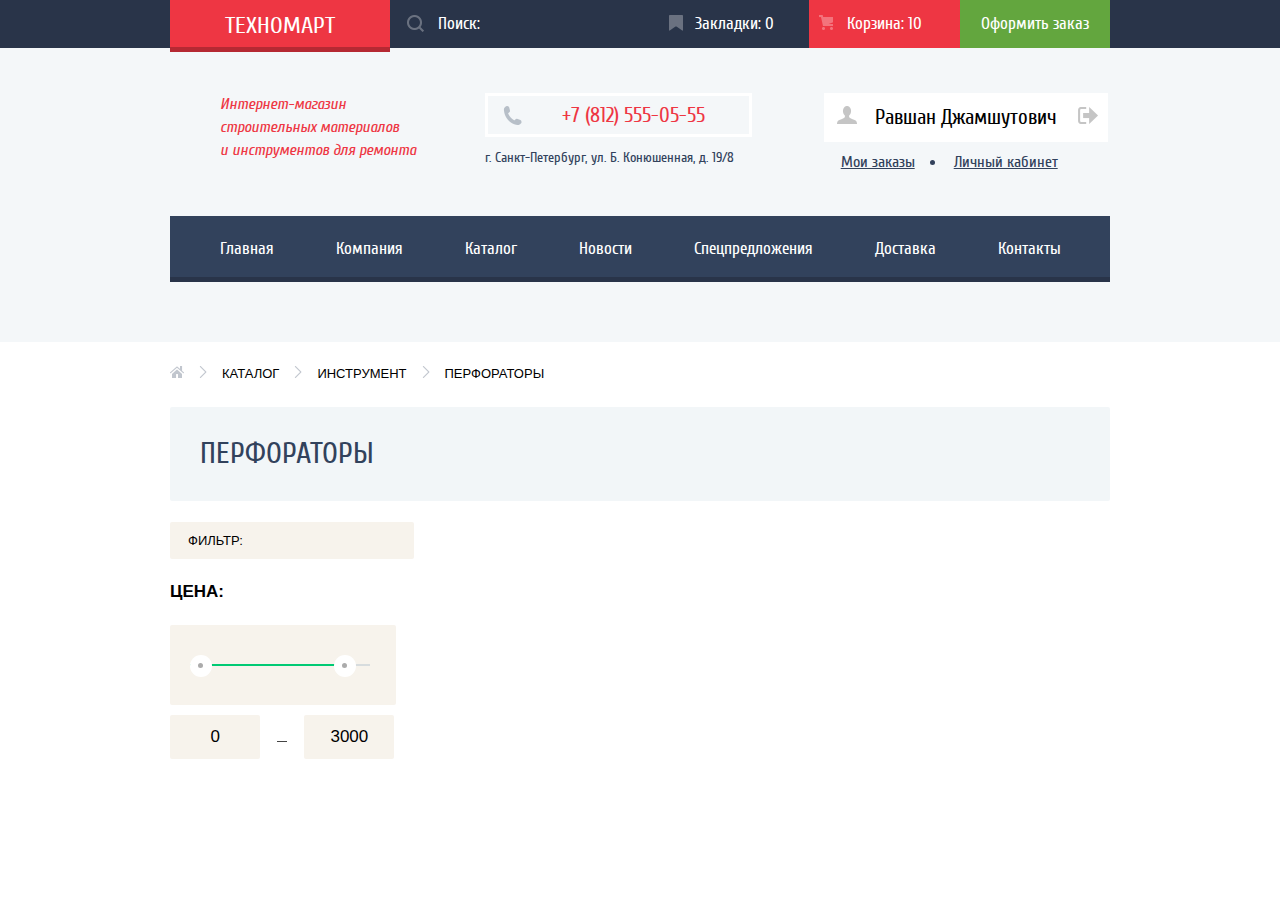
==== catalog.html @ e6d50e43 "beginning page catalog" ====
<!DOCTYPE html>
<html lang="ru">

<head>
	<meta charset="UTF-8">
	<meta name="viewport" content="width=device-width, initial-scale=1.0">
	<meta http-equiv="X-UA-Compatible" content="ie=edge">
	<link rel="stylesheet" href="css/normalize.css">
	<link rel="stylesheet" href="css/style.css">
	<title>Technomart</title>
</head>

<body>
	<header class="header">
		<div class="box-top">
			<div class="wrap">
				<nav class="top-nav">
					<ul class="top-link">
						<li class="logo-item"><a href="#">Техномарт</a></li>
						<li class="search-item"><input id="search" type="search" placeholder="Поиск:">
							<label for="search"></label>
						</li>
						<li class="bookmarks-item"><a href="#" class="btn-bm"><span>Закладки: 0</span></a></li>
						<li class="cart-item cart-item_red"><a href="#" class="btn-cart "><span>Корзина: 10</span></a></li>
						<li class="checkout-item"><a href="#" class="btn-chechuot"><span>Оформить заказ</span></a></li>
					</ul>
				</nav>
			</div>
		</div>
		<div class="wrap">
			<section class="middle-menu">
				<p class="description-menu">Интернет-магазин
					строительных материалов<br> и инструментов для ремонта</p>
				<div class="box-tel">
					<p class="tel">+7 (812) 555-05-55</p>
					<span class="address">г. Санкт-Петербург, ул. Б. Конюшенная, д. 19/8</span>
				</div>
				<div class="box-info">
					<div class="login">
						<div class="accaunt"><a class="accaunt__btn" href="#">Равшан Джамшутович</a></div>
					</div>
					<div class="kabinet">
						<a class="kabinet__link" href="#">Мои заказы</a>
						<a class="kabinet__link" href="#">Личный кабинет</a>
					</div>
				</div>
			</section>
			<nav class="bottom-nav">
				<ul class="list-nav">
					<li class="item-nav"><a href="/index.html">Главная</a></li>
					<li class="item-nav"><a href="#">Компания</a></li>
					<li class="item-nav"><a href="#">Каталог</a></li>
					<li class="item-nav"><a href="#">Новости</a></li>
					<li class="item-nav"><a href="#">Спецпредложения</a></li>
					<li class="item-nav"><a href="#">Доставка</a></li>
					<li class="item-nav"><a href="#">Контакты</a></li>
				</ul>
			</nav>
		</div>
	</header>
	<main class="main">
		<div class="wrap">
			<div class="puncher">
				<ul class="catalog">
					<li class="catalog__item"><a href="#" class="catalog__link"><img src="/img/icon-home.png" alt="Дом"></a></li>
					<li class="catalog__item"><a href="#" class="catalog__link">Каталог</a></li>
					<li class="catalog__item"><a href="#" class="catalog__link">Инструмент</a></li>
					<li class="catalog__item"><a href="#" class="catalog__link">Перфораторы</a></li>
				</ul>
				<h1 class="puncher__title">Перфораторы</h1>
			</div>
		</div>
		<div class="page">
			<div class="wrap">
				<div class="container-goods">
					<section class="filter">
						<h2 class="filter__title">Фильтр:</h2>
						<form action="#" class="form">
							<fieldset class="form-sale">
								<legend class="form-sale__title">Цена:</legend>
								<div class="box-control">
									<div class="line_grey">
										<div class="line_green">
										</div>
									</div>
									<div class="box-circle">
										<div class="circle_one">
											<div class="circle_small"></div>
										</div>
										<div class="circle_two">
											<div class="circle_small"></div>
										</div>
									</div>
								</div>
								<div class="box-input">
									<input type="text" class="min-price" placeholder="0">
									<span class="hyphen"></span>
									<input type="text" class="max-price" placeholder="3000">
									
								</div>
							</fieldset>
						</form>
					</section>
				</div>
			</div>
		</div>
	</main>

</body>

</html>
---- css/style.css ----
/* Подключение шрифтов */
@font-face {
  font-family: "Cuprum";
  src: url("/fonts/cuprum.woff2") format("woff2"),
    url("/fonts/cuprum.woff") format("woff");
  font-style: normal;
  font-weight: 400;
}

@font-face {
  font-family: "Cuprum";
  src: url("/fonts/cuprumbold.woff2") format("woff2"),
    url("/fonts/cuprumbold.woff") format("woff");
  font-style: normal;
  font-weight: 700;
}

@font-face {
  font-family: "Cuprum";
  src: url("/fonts/cuprumbolditalic.woff2") format("woff2"),
    url("/fonts/cuprumbolditalic.woff") format("woff");
  font-style: italic;
  font-weight: 700;
}

@font-face {
  font-family: "Cuprum";
  src: url("/fonts/cuprumitalic.woff2") format("woff2"),
    url("/fonts/cuprumitalic.woff") format("woff");
  font-style: italic;
  font-weight: 400;
}

@font-face {
  font-family: "PTSans";
  src: url("/fonts/ptsans.woff2") format("woff2"),
    url("/fonts/ptsans.woff") format("woff");
  font-style: normal;
  font-weight: 400;
}

@font-face {
  font-family: "PTSans";
  src: url("/fonts/ptsansbold.woff2") format("woff2"),
    url("/fonts/ptsansbold.woff") format("woff");
  font-style: normal;
  font-weight: 700;
}

/********************* BODY *********************/

body {
  margin: 0;
  padding: 0;
  font-family: "Cuprum", sans-serif;
  font-size: 17px;
  font-weight: 400;
  color: #ffffff;
  background-color: #ffffff;
}

img {
  max-width: 100%;
}


.visually-hidden {
  position: absolute;
  width: 1px;
  height: 1px;
  clip: rect(0, 0, 0, 0);
}

.wrap {
  max-width: 940px;
  margin: 0 auto;
}

/********************* HEADER *********************/

.box-top {
  width: 100%;
  background-color: #293449;
}

.header {
  background-color: #f4f7f9;
}

.top-link {
  margin: 0;
  padding: 0;
  display: flex;
  justify-content: flex-end;
  align-items: center;
  list-style: none;
}

.top-nav {
  position: relative;
}

.logo-item {
  position: absolute;
  top: 0;
  left: 0;
  padding: 16px 55px;
  font-family: "Cuprum", sans-serif;
  font-size: 24px;
  font-weight: 400;
  line-height: 20px;
  text-transform: uppercase;
  box-shadow: inset 0 -5px 0 rgba(0, 0, 0, 0.24);
  background-color: #ee3643;
  z-index: 1;
  cursor: pointer;
}

.logo-item:hover {
  box-shadow: inset 0 -5px 0 rgba(0, 0, 0, 0.24);
  background-color: #ca2c37;
}

.logo-item:active {
  box-shadow: inset 0 -5px 0 rgba(0, 0, 0, 0.24);
  background-color: #ba2732;
}

.logo-item a {
  display: inline-block;
  color: #ffffff;
  text-decoration: none;
}

.search-item {
  position: relative;
}

.search-item label {
  position: absolute;
  display: inline-block;
  top: 15px;
  left: 18px;
  width: 17px;
  height: 17px;
  background-image: url("/img/icon-search.png");
  background-repeat: no-repeat;
  opacity: 0.3;
}

.search-item input[type="search"] {
  width: 270px;
  padding: 14px 0 14px 49px;
  background-color: transparent;
  border: none;
  outline: none;
  cursor: pointer;
}

input[type="search"]:hover+label {
  opacity: 1;
}

.search-item input[type="search"]:focus {
  background-color: #ffffff;
}

input[type="search"]:focus+label {
  background-image: url("/img/icon-search-red.png");
  background-repeat: no-repeat;
}

input[type="search"]::placeholder {
  color: #ffffff;
  font-family: "Cuprum", sans-serif;
  font-size: 17px;
  font-weight: 400;
  line-height: 15px;
}

.top-link a {
  display: inline-block;
  text-decoration: none;
}

.bookmarks-item,
.cart-item,
.checkout-item {
  position: relative;
  width: 16%;
  padding: 14px 0;
  text-align: center;
}

.bookmarks-item a::before {
  position: absolute;
  display: inline-block;
  content: "";
  top: 15px;
  left: 10px;
  width: 14px;
  height: 16px;
  background-image: url("/img/icon-bookmark_копия_3.png");
  background-repeat: no-repeat;
  opacity: 0.3;
}

.bookmarks-item:hover a::before {
  opacity: 1;
}

.bookmarks-item:hover {
  background-color: #212a3a;
}

.bookmarks-item:active a::before {
  opacity: 0.5;
}

.bookmarks-item:active {
  background-color: #161d29;
  opacity: 0.5;
}

.cart-item a::before {
  position: absolute;
  display: inline-block;
  content: "";
  top: 15px;
  left: 10px;
  width: 14px;
  height: 16px;
  background-image: url("/img/cart-icon_копия_2.png");
  background-repeat: no-repeat;
  opacity: 0.3;
}

.cart-item:hover a::before {
  opacity: 1;
}

.cart-item:hover {
  background-color: #212a3a;
}

.cart-item:active a::before {
  opacity: 0.5;
}

.cart-item:active {
  background-color: #161d29;
  opacity: 0.5;
}

.checkout-item {
  background-color: #63a63e;
}

.checkout-item:hover {
  background-color: #5fbb2d;
}

.checkout-item:active {
  background-color: #518534;
  opacity: 0.5;
}

.btn-bm {
  color: #ffffff;
  line-height: 19px;
  background-color: transparent;
  border: none;
  outline: none;
  cursor: pointer;
}

.btn-cart {
  color: #ffffff;
  line-height: 19px;
  background-color: transparent;
  border: none;
  outline: none;
  cursor: pointer;
}

.btn-chechuot {
  color: #ffffff;
  line-height: 19px;
  border: none;
  outline: none;
  cursor: pointer;
}

.middle-menu {
  padding: 45px 0 45px 50px;
  display: flex;
  justify-content: flex-start;
}

.description-menu {
  width: 23%;
  margin: 0;
  margin-right: 60px;
  color: #ee3643;
  font-family: "Cuprum", sans-serif;
  font-size: 16px;
  font-style: italic;
  line-height: 23px;
}


.box-tel {
  width: 30%;
  margin-right: 72px;
}

.tel {
  position: relative;
  margin: 0;
  margin-bottom: 10px;
  padding: 11px 0 11px 74px;
  font-size: 21px;
  font-weight: 400;
  line-height: 16px;
  color: #ee3643;
  border: 3px solid #ffffff;
}

.tel::before {
  position: absolute;
  top: 10px;
  left: 15px;
  width: 19px;
  height: 19px;
  content: "";
  background-image: url("/img/icon-phone.png");
  background-repeat: no-repeat;
}

.address {
  color: #32425c;
  font-size: 14px;
  line-height: 14px;
}

.authorization a {
  display: inline-block;
  padding: 14px 0;
  font-size: 21px;
  line-height: 16px;
  color: #000000;
  vertical-align: top;
  text-decoration: none;
  background-color: #ffffff;
}

.authorization a:hover {
  color: #ee3643;
}

.authorization a:active {
  color: #c5c5c5;

}

.authorization .enter {
  position: relative;
  width: 120px;
  margin-right: 10px;
  padding-left: 48px;
  box-sizing: border-box;
}

.authorization .enter::before {
  position: absolute;
  top: 14px;
  left: 14px;
  display: inline-block;
  width: 20px;
  height: 17px;
  content: "";
  background-image: url("/img/icon-login.png");
  background-repeat: no-repeat;
  opacity: 0.3;
}

.authorization .enter:hover::before {
  opacity: 1;
}

.authorization .enter:active::before {
  opacity: 0.3;
}

.authorization .registration {
  width: 150px;
  text-align: center;
}

.bottom-nav {
  padding-bottom: 60px;
}

.list-nav {
  display: flex;
  justify-content: flex-start;
  margin: 0;
  padding: 0;
  list-style: none;
  box-shadow: inset 0 -5px 0 #293449;
  background-color: #32425c;
}

.item-nav {
  width: 15%;
  padding: 23px 31px;
  text-align: center;
  cursor: pointer;
}

.item-nav:first-child {
  padding-left: 50px;
}

.item-nav:last-child {
  padding-right: 50px;
}

.item-nav:hover {
  background-color: #293449;
}

.item-nav:active {
  background-color: #1d2739;
}

.item-nav a {
  color: #ffffff;
  line-height: 12px;
  text-decoration: none;
}

.item-nav a:active {
  color: #757b86;
}

/********************* OpporTunitieS *********************/

.box-opportunities {
  position: relative;
  padding: 55px 0;
}

.opportunities {
  position: relative;
  display: flex;
  justify-content: flex-end;
  flex-wrap: wrap;
  margin: 0;
  padding: 0;
  list-style: none;

}

.item-opp {
  width: 32%;
  margin-right: 18px;
}

.item-opp h2 {
  margin: 26px 0 15px 23px;
  font-size: 24px;
  font-weight: 400;
  line-height: 22px;
}

.item-opp a {
  width: 135px;
  display: inline-block;
  margin-left: 23px;
  margin-bottom: 22px;
  padding: 12px 0;
  font-size: 14px;
  line-height: 12px;
  text-align: center;
  text-transform: uppercase;
  text-decoration: none;
  color: #ffffff;
  background-color: rgba(0, 0, 0, 0.1);
}


.item-opp a:hover {
  background-color: rgba(0, 0, 0, 0.2);
}

.item-opp a:active {
  background-color: rgba(0, 0, 0, 0.3);
}

.yellow {
  position: relative;
  background-image: url("/img/icon-1.png");
  background-repeat: no-repeat;
  background-position: 85% 50%;
  background-color: #ffbf47;
}

.yellow-img {
  position: absolute;
  top: 0;
  right: 0;
}

.blue {
  background-image: url("/img/icon-2.png");
  background-repeat: no-repeat;
  background-position: 85% 50%;
  background-color: #3bbce3;
}

.purple {
  background-image: url("/img/icon-3.png");
  background-repeat: no-repeat;
  background-position: 85% 50%;
  background-color: #dc91d8;
  margin-right: 0;
}

.green {
  max-height: 123px;
  background-image: url("/img/icon-4.png");
  background-repeat: no-repeat;
  background-position: 85% 50%;
  background-color: #8ed78f;
  margin-top: 20px;
  margin-bottom: 20px;
  margin-right: 0;

}

.yellow:last-child {
  position: absolute;
  right: 0;
  bottom: 0;
  background-image: url("/img/icon-1.png");
  background-repeat: no-repeat;
  background-position: 85% 50%;
  margin-right: 0;
}

.slider-controls {
  position: absolute;
  top: 310px;
  left: 20px;
  z-index: 1;
}

.slider-left {
  display: inline-block;
  width: 20px;
  height: 40px;
  margin-right: 530px;
  background-image: url("/img/icon-left.png");
  background-repeat: no-repeat;
  background-position: 50% 50%;
  cursor: pointer;
}

.slider-right {
  display: inline-block;
  width: 20px;
  height: 40px;
  background-image: url("/img/icon-right.png");
  background-repeat: no-repeat;
  background-position: 50% 50%;
  cursor: pointer;
}

#product-1:checked~.opportunities li:nth-child(4),
#product-2:checked~.opportunities li:nth-child(5) {
  display: block;
}

.item-slider {
  display: none;
  width: 66%;
  margin-top: 20px;
  margin-right: 18px;
  padding: 26px 0 22px 25px;
  background-image: url("/img/Layer_99_2.jpg");
  background-repeat: no-repeat;
  background-position: 50% 50%;
  box-sizing: border-box;
}

.opportunities li:nth-child(5) {
  display: none;
  background-image: url("/img/Layer_99.jpg");
  background-repeat: no-repeat;
  background-position: 50% 50%;
}


.item-slider h2 {
  margin-top: 0;
  margin-bottom: 12px;
  font-size: 36px;
  font-weight: 700;
  line-height: 30px;
  text-transform: uppercase;
}

.item-slider span {
  display: block;
  font-family: "PT Sans", sans-serif;
  font-size: 18px;
  font-weight: 400;
  line-height: 17px;
}

.item-slider a {
  display: block;
  width: 192px;
  margin-top: 125px;
  padding: 14px 0;
  font-size: 14px;
  line-height: 10px;
  color: #ffffff;
  text-align: center;
  text-transform: uppercase;
  text-decoration: none;
  background-color: #ee3643;
}

.item-slider a:hover {
  background-color: #ca2c37;
}

.item-slider a:active {
  background-color: #ba2732;
}

/**************************************** BOX-GOODS ****************************************/

.box-goods {
  margin-bottom: 21px;
}

.goods {
  display: flex;
  justify-content: space-between;
  align-items: center;
  margin-bottom: 20px;
  padding: 25px;
  background-color: #f9f5f0;
}

.goods__title {
  width: 30%;
  margin: 0;
  color: #32425c;
  font-size: 30px;
  font-weight: 400;
  line-height: 25px;
  text-transform: uppercase;
}

.goods__all {
  display: inline-block;
  padding: 14px 55px;
  color: #ffffff;
  font-size: 14px;
  font-weight: 400;
  line-height: 12px;
  text-decoration: none;
  text-transform: uppercase;
  background-color: #ee3643;
}

.goods__all:hover {
  background-color: #ca2c37;
}

.goods__all:active {
  background-color: #ba2732;
}

.goods__link {
  display: flex;
  justify-content: flex-start;
  align-items: center;
  margin: 0;
  padding: 0;
}

.goods__item {
  width: 24%;
  margin-right: 20px;
  display: flex;
  flex-direction: column;
  align-items: center;
  border: 1px solid #eaeaea;
  background-color: #ffffff;
}

.goods__item:last-child {
  position: relative;
  margin-right: 0;
}

.goods_flag {
  position: absolute;
  top: 0;
  right: 0;
}

.goods__item:last-child .goods__name {
  margin-bottom: 42px;
}

.goods__name {
  width: 75%;
  margin-top: 0;
  margin-bottom: 18px;
  color: #000000;
  font-family: "PT Sans", sans-serif;
  font-size: 18px;
  font-weight: 700;
  line-height: 20px;
  text-align: center;
}

.drill_one {
  padding: 6px 19px 13px 17px;
}

.drill_two {
  padding: 29px 53px 42px 40px;
}

.drill_three {
  padding: 22px 49px 33px 27px;
}

.drill_four {
  padding: 29px 61px 42px 32px;
}

.goods__sale {
  display: inline-block;
  margin-bottom: 13px;
  color: #a9a9a9;
  font-family: "PT Sans", sans-serif;
  font-size: 17px;
  font-weight: 700;
  line-height: 12px;
  text-transform: uppercase;
}

.box-price {
  width: 65%;
  margin-bottom: 21px;
  padding: 13px 0;
  font-family: "PT Sans";
  font-size: 17px;
  font-weight: 700;
  line-height: 12px;
  text-align: center;
  text-transform: uppercase;
  background-image: url("/img/btn_red.png");
  background-repeat: no-repeat;
  background-position: 50% 50%;
}

/**************************************** BOX-MANUFACTIRER ****************************************/

.box-manufacturer {
  padding-bottom: 85px;
}

.manufacturer {
  display: flex;
  justify-content: space-between;
  align-items: center;
  margin-bottom: 20px;
  padding: 25px;
  background-color: #f9f5f0;
}

.manufacturer__title {
  width: 45%;
  margin: 0;
  color: #32425c;
  font-size: 30px;
  font-weight: 400;
  line-height: 25px;
  text-transform: uppercase;
}

.manufacturer__all {
  display: inline-block;
  padding: 14px 55px;
  color: #ffffff;
  font-size: 14px;
  font-weight: 400;
  line-height: 12px;
  text-decoration: none;
  text-transform: uppercase;
  background-color: #ee3643;
}

.manufacturer__all:hover {
  background-color: #ca2c37;
}

.manufacturer__all:active {
  background-color: #ba2732;
}

.manufacturer__link {
  display: flex;
  justify-content: flex-start;
  flex-wrap: wrap;
  align-items: center;

  margin: 0;
  padding: 0;
  list-style: none;
}

.manufacturer__item {
  width: 23%;
  margin-right: 20px;

  text-align: center;

  border: 1px solid #eaeaea;
  cursor: pointer;
}

.manufacturer__item:hover {
  box-shadow: 0 10px 25px rgba(41, 52, 73, 0.5);
}

.manufacturer__item:active {
  box-shadow: 0 4px 10px rgba(41, 52, 73, 0.5);
  opacity: 0.3;

}

.manufacturer__item a {
  display: inline-block;
  text-decoration: none;
}

.manufacturer__item:nth-child(4),
.manufacturer__item:nth-child(8) {
  margin-right: 0;
}

.manufacturer__item:nth-child(1),
.manufacturer__item:nth-child(2),
.manufacturer__item:nth-child(3),
.manufacturer__item:nth-child(4) {
  margin-bottom: 20px;
}

.manufacturer__item:nth-child(1) {
  padding: 53px 0 55px 0;
}

.manufacturer__item:nth-child(2) {
  padding: 50px 0 55px 0;
}

.manufacturer__item:nth-child(3) {
  padding: 48px 0 53px 0;
}

.manufacturer__item:nth-child(4) {
  padding: 21px 0 36px 0;
}

.manufacturer__item:nth-child(5) {
  padding: 58px 0 56px 0;
}

.manufacturer__item:nth-child(6) {
  padding: 35px 0 37px 0;
}

.manufacturer__item:nth-child(7) {
  padding: 23px 0 26px 0;
}

.manufacturer__item:nth-child(8) {
  padding: 34px 0 42px 0;
}

/* SERVICE */
.page_blue {
  background-color: #f4f8f9;
}

.services {
  width: 46%;
  padding: 68px 0 74px 0;
}

.services__title {
  margin: 0 0 40px 0;
  font-size: 30px;
  color: #000000;
  line-height: 25px;
  text-transform: uppercase;
}

.services__text {
  margin: 0;
  font-family: "PT Sans", sans-serif;
  font-size: 14px;
  font-weight: 400;
  color: #000000;
  line-height: 24px;
}

.aside {
  padding-bottom: 100px
}

.aside-menu {
  display: flex;
  flex-direction: column;
  justify-content: flex-start;

  width: 100%;
  margin: 0;
  padding: 0;

  position: relative;

  list-style: none;

}

.aside-menu__block {
  position: absolute;
  top: -25%;
  left: 24.5%;
  z-index: 1;
}

.aside-menu__item {
  width: 25.5%;
  padding: 20px 0 20px 22px;
  text-align: left;
  background-color: #32425c;
  border-bottom: 1px solid #41556c;
  box-sizing: border-box;
  cursor: pointer;
}

.aside-menu__item:last-child {
  border-bottom: none;
}

.aside-menu__link {
  color: #ffffff;
  font-size: 21px;
  font-weight: 400;
  line-height: 19px;
  text-decoration: none;
}

.aside-menu__item:hover {
  background-color: #ffffff;
}

.aside-menu__item:hover .aside-menu__link {
  color: #32425c;
}

.aside-delivery {
  position: relative;
}

.aside-delivery:hover .delivery,
.aside-warranty:hover .warranty,
.aside-credit:hover .credit {
  display: block;
}

.delivery {
  display: none;

  width: 620px;
  margin: 0;
  padding: 0;
  padding-bottom: 100px;

  position: absolute;
  top: 0;
  left: 300px;

  list-style: none;

  background-image: url("/img/Layer_131.png");
  background-repeat: no-repeat;
  background-position: 100% 30px;
}

.warranty {
  display: none;

  width: 620px;
  margin: 0;
  padding: 0;
  padding-bottom: 100px;

  position: absolute;
  top: 0;
  left: 320px;

  list-style: none;

  background-image: url("/img/Layer_130.png");
  background-repeat: no-repeat;
  background-position: 100% 0px;
}

.credit {
  display: none;

  width: 620px;
  margin: 0;
  padding: 0;
  padding-bottom: 100px;

  position: absolute;
  top: 0;
  left: 320px;

  list-style: none;

  background-image: url("/img/Layer_119.png");
  background-repeat: no-repeat;
  background-position: 100% 0px;

}

.delivery__container {
  width: 275px;
}

.warranty__container {
  width: 375px;
}

.credit__container {
  width: 279px;
}

.delivery__title,
.warranty__title,
.credit__title {
  margin: 0 0 25px 0;
  color: #32425c;
  font-size: 36px;
  font-weight: 400;
  line-height: 30px;
  text-transform: uppercase;
}

.delivery__text,
.warranty__text,
.credit__text {
  margin: 0;
  color: #000000;
  font-family: "PT Sans", sans-serif;
  font-size: 13px;
  font-weight: 400;
  line-height: 24px;
}

.credit__text {
  margin-bottom: 30px;
}

.credit__link {
  display: block;
  width: 195px;
  padding: 14px 0;

  color: #ffffff;
  font-size: 14px;
  font-weight: 400;
  line-height: 10px;

  text-transform: uppercase;
  text-decoration: none;
  text-align: center;

  border-radius: 2px;

  background-color: #ff5357;
}

.credit__link:hover {
  background-color: #ca2c37;
}

.credit__link:active {
  background-color: #ba2732;
}

/**************************************** SHOP-CONTAINER ****************************************/

.shop-container {
  display: flex;
  justify-content: flex-start;

  padding: 85px 0;
}

.about {
  display: flex;
  flex-direction: column;
  justify-content: flex-start;

  width: 60%;
  margin-right: 85px;

  color: #000000;
}

.about__title {
  margin: 0 0 35px 0;

  font-size: 30px;
  line-height: 25px;

  text-transform: uppercase;
}

.about__text {
  margin: 0 0 35px 0;

  font-family: "PT Sans", sans-serif;
  font-size: 14px;
  font-weight: 400;
  line-height: 24px;
}

.about__text-2 {
  margin-bottom: 30px;
}

.about__item {
  display: block;

  position: relative;

  margin-bottom: 15px;
  padding-left: 35px;
  font-size: 18px;
  font-weight: 400;
  line-height: 20px;
}

.about__item::before {
  display: inline-block;

  position: absolute;
  top: 50%;
  left: 0;

  width: 25px;
  height: 2px;
  content: "";

  background-color: #ee3643;
}

.about__item:last-child {
  margin-bottom: 0px;
}

.about__text-3 {
  margin: 0 0 35px 0;
}

.about__btn {
  display: block;
  width: 220px;
  padding: 14px 0;
  color: #ffffff;
  font-size: 14px;
  line-height: 12px;
  text-align: center;
  text-transform: uppercase;
  text-decoration: none;
  background-color: #ee3643;
  border-radius: 2px;
}

.about__btn:hover {
  background-color: #ca2c37;
}

.about__btn:active {
  background-color: #ba2732;
}

.contacts {
  display: flex;
  flex-direction: column;
  justify-content: flex-start;
  width: 32%;
  color: #000000;
}

.contacts__title {
  margin: 0 0 35px 0;
  font-size: 30px;
  line-height: 30px;
  text-transform: uppercase;
}

.contacts__text {
  margin: 0 0 35px 0;
  font-family: "PT Sans", sans-serif;
  font-size: 14px;
  line-height: 24px;

}

.contacts__map {
  margin-bottom: 35px;
}

.contacts__btn {
  width: 300px;
  padding: 14px 0;
  color: #ffffff;
  font-size: 14px;
  line-height: 12px;
  text-transform: uppercase;
  background-color: #ee3643;
  border: none;
  border-radius: 2px;
  cursor: pointer;
}

.contacts__btn:hover {
  background-color: #ca2c37;
}

.contacts__btn:active {
  background-color: #ba2732;
}

/**************************************** FOOTER ****************************************/

.footer-container_light-blue {
  background-color: #32425c;
}

.footer-top {
  display: flex;
  flex-direction: column;
  justify-content: flex-start;
  padding-bottom: 53px;
}

.footer-menu {
  display: flex;
  justify-content: flex-start;
  margin-bottom: 32px;
}

.footer-logo {
  width: 220px;
  margin-right: 170px;
  padding: 22px 0;
  
  
  font-size: 30px;  
  font-weight: 400;
  line-height: 23px;
  text-align: center;
  text-transform: uppercase;

  box-shadow: inset 0 -5px 0 rgba(0, 0, 0, 0.24);
  background-color: #ee3643;

  cursor: pointer;
}

.footer-logo:hover {
  background-color: #ca2c37;
}

.footer-logo:active {
  background-color: #ba2732;
}

.footer-logo__link {
  display: inline-block;
  color: #ffffff;
  text-decoration: none;
}

.footer-menu-up {
  display: flex;
  justify-content: flex-start;
  align-items: flex-end;
  margin: 0;
  padding: 0;
  list-style: none;
}

.footer-menu-up__item {
  margin-right: 60px;
  font-size: 18px;
  line-height: 15px;
}

.footer-menu-up__item:last-child {
  margin-right: 0;
}

.footer-menu-up__link {
  color: #f3f7f9;
  text-decoration: none;
}

.footer-menu-up__link:hover {
  text-decoration: underline;
}

.footer-menu-up__link:active {
  color: #f1f5f7;
  text-decoration: none;
  opacity: 0.5;
}

.footer-submenu {
  display: flex;
  justify-content: flex-start;
}

.footer-submenu__address {
  width: 35%;
  margin: 0;
  margin-right: 85px;

  color: #f3f7f9;
  font-size: 18px;
  line-height: 24px;
}

.footer-submenu__down {
  display: flex;
  justify-content: flex-start;
  align-items: flex-start;

  margin: 0;
  padding: 0;

  list-style: none;
}

.footer-submenu__item {
  margin-right: 60px;
  font-size: 18px;  
  line-height: 18px;
}

.footer-submenu__item:last-child {
  margin-right: 0;  
}

.footer-submune__link {
  color: #ffda96;
  text-decoration: none;
}

.footer-submune__link:hover {
  text-decoration: underline;

}

.footer-submune__link:active {  
  color: #f1f5f7;
  opacity: 0.5;
  text-decoration: none; 
}

.footer-container_blue {
  background-color: #293449;
  padding-top: 39px;
  padding-bottom: 35px;
}

.footer-down {
  display: flex;
  justify-content: flex-start;  
}

.watermark {
  width: 25%;
  margin-right: 162px;

  color: #ffffff;
  font-size: 16px;
  line-height: 18px;
}

.social {
  width: 15%;
  margin: 0;
  margin-right: 120px;
  padding: 0;

  list-style: none;
}

.social__item {
  display: inline-block;
  margin-right: 4px;
  width: 41px;
  height: 42px;  
  background-color: #212a3a;
  border-radius: 50%;
}

.social__item:hover {
  background-color: #ee3643;
}

.social__item:active {
  background-color: #d32834;
}

.social__item:last-child {
  margin-right: 0;
}

.social__link {
  display: inline-block;  
  width: 41px;
  height: 42px;  
  text-decoration: none;
}

.social__link_vk {
  background-image: url(/img/vk-icon.png);
  background-repeat: no-repeat;
  background-position: 50% 50%;
}

.social__link_fb {
  background-image: url(/img/fb-icon.png);
  background-repeat: no-repeat;
  background-position: 50% 50%;
}

.social__link_inst {
  background-image: url(/img/insta-icon.png);
  background-repeat: no-repeat;
  background-position: 50% 50%;
}

.footer-email {
  display: flex;
  justify-content: flex-start;
}

.footer-email__item {
  margin: 0;
  margin-right: 45px;
  font-size: 16px;
  line-height: 18px;
}

.footer-email__item:last-child{
  margin-right: 0;
}

.footer-email__link {
  display: block;

  color: #ffd180;
  font-size: 16px;
  line-height: 18px;
  text-decoration: none;
}

.footer-email__link:hover {
  text-decoration: underline;
}

.footer-email__link:active {
  color: #ee3643;
  text-decoration: none;
}

/*************************************** CATALOG ***************************************/

.cart-item_red {
  background-color: #ee3643;
}

.box-info {
  width:32%;
  display: flex;
  flex-direction: column;
  justify-content: flex-start;
}

.accaunt { 
  position: relative;
  width:100%;
  margin-bottom: 10px;
  padding: 14px 0;
  
  font-size: 21px;
  line-height: 21px;
  text-align: center;

  background-color: #ffffff;

  cursor: pointer;
}

.accaunt:hover .accaunt__btn::before {
  background-image: url("/img/icon-user_on.png");
}

.accaunt:hover .accaunt__btn::after {
  background-image: url("/img/icon-login.png");
}

.accaunt:active .accaunt__btn::before {
  background-image: url("/img/icon-user.png");
}

.accaunt:active .accaunt__btn::after {
  background-image: url("/img/icon-logout_off.png");
}

.accaunt__btn:active {
  color: #c4c4c4;
}

.accaunt__btn {  
  color: #000000;
  text-decoration: none;
}

.accaunt__btn::before {
  position: absolute;
  display: inline-block;  
  top: 13px;
  left: 13px;
  width: 20px;
  height: 18px;
  content: "";
  background-image: url("/img/icon-user.png");
  background-repeat: no-repeat;
}

.accaunt__btn::after {
  position: absolute;
  display: inline-block;  
  top: 14px;
  right: 10px;
  width: 20px;
  height: 18px;
  content: "";
  background-image: url("/img/icon-logout_off.png");
  background-repeat: no-repeat;
}

.kabinet__link {
  color: #32425c;  
  font-size: 16px;
  line-height: 14px;
}

.kabinet__link:hover {
  color: #ee3643;
}

.kabinet__link:active {
  color:#c8cfd6;
}

.kabinet__link:first-child {
  margin-left: 17px;
}

.kabinet__link:first-child::after {
  display: inline-block;
  width: 5px;
  height: 5px;
  content: "";
  margin-left: 15px;
  margin-right: 15px;
  margin-bottom: 2px;
  
  background-color: #32425c;
  border-radius: 50%;
}
/*************************************** CATALOG-MAIN ***************************************/
.puncher {
  display: flex;
  flex-direction: column;
  justify-content: flex-start;
  padding-top: 21px;
  padding-bottom: 21px;
}

.catalog {
  display: flex;
  justify-content: flex-start;
  width: 100%;
  margin: 0;
  padding: 0;
  list-style: none;
}

.catalog__item:not(:last-child)::after{
  display: inline-block;
  width: 8px;
  height: 12px;
  margin-left: 15px;
  margin-right: 15px;
  content: "";

  background-image: url(/img/icon-right-small.png);
}

.catalog__link {
  color: #000000;
  font-family: "PT Sans",sans-serif;
  font-size: 13px;
  font-weight: 400;
  line-height: 9px;
  text-decoration: none;
  text-transform: uppercase;
}

.puncher__title {
  margin-top: 25px;
  margin-bottom: 0;
  padding: 32px 0 32px 30px;
  color: #32425c;
  font-family: Cuprum;
  font-size: 30px;
  font-weight: 400;
  line-height: 30px;
  text-transform: uppercase;

  border-radius: 2px;
  background-color: #f2f6f8;
}

/**************************************** PAGE ****************************************/
.container-goods {
  display: flex;
  justify-content: flex-start;
}

.filter {
  display: flex;
  flex-direction: column;
  justify-content: flex-start;
  width: 24%;
  margin-right: 20px;
}

.filter__title {
  width: 100%;
  margin: 0;
  margin-bottom: 20px;
  padding: 14px 0 14px 18px;

  color: #000000;
  font-family: "PT Sans",sans-serif;
  font-size: 13px;
  font-weight: 400;
  line-height: 9px;
  text-transform: uppercase;

  background-color: #f7f3ec;

  border-radius: 2px;
}

.form {
  width: 100%;
  display: flex;
  flex-direction: column;
  justify-content: flex-start;
}

.form-sale {
  margin: 0;
  padding: 0;
  border: none;
}

.form-sale__title {
  margin-bottom: 21px;

  color: #000000;
  font-family: "PT Sans",sans-serif;
  font-size: 17px;
  font-weight: 700;
  line-height: 25px;
  text-transform: uppercase;
}

.box-control {
  position: relative;
  width: 100%;
  margin-bottom: 10px;
  padding: 39px 0;

  border-radius: 2px;
  background-color: #f7f3ec;
}

.line_grey {  
  width: 180px;
  height: 2px;
  margin-left: 20px;

  background-color: #d7dcde;
}

.line_green {  
  width: 152px;
  height: 2px;

  background-color: #00ca74;
}

.circle_one {
  position: absolute;
  top:30px;
  left: 20px;
  width: 22px;
  height: 22px;

  background-color: #ffffff;

  border-radius: 50%;
  cursor: pointer;
}

.circle_two {
  position: absolute;
  top:30px;
  right: 40px;
  width: 22px;
  height: 22px;

  background-color: #ffffff;

  border-radius: 50%;
  cursor: pointer;
}

.circle_small {
  width: 5px;
  height: 5px;
  margin: 8px;

  background-color: #ababab;

  border-radius: 50%;
}

.min-price,
.max-price {
  width: 40%;
  padding: 12px 0;

  text-align: center;

  background-color: #f7f3ec;

  border: none;
  border-radius: 2px;
}


.min-price::placeholder,
.max-price::placeholder{
  color: #000000;
  font-family: "PT Sans",sans-serif;
  font-size: 17px;
  font-weight: 400;
  line-height: 12px;  
}

.hyphen {
  display: inline-block;
  width: 10px;
  height: 1px;
  margin-left: 13px;
  margin-right: 13px;
  
  background-color: #444444;
}
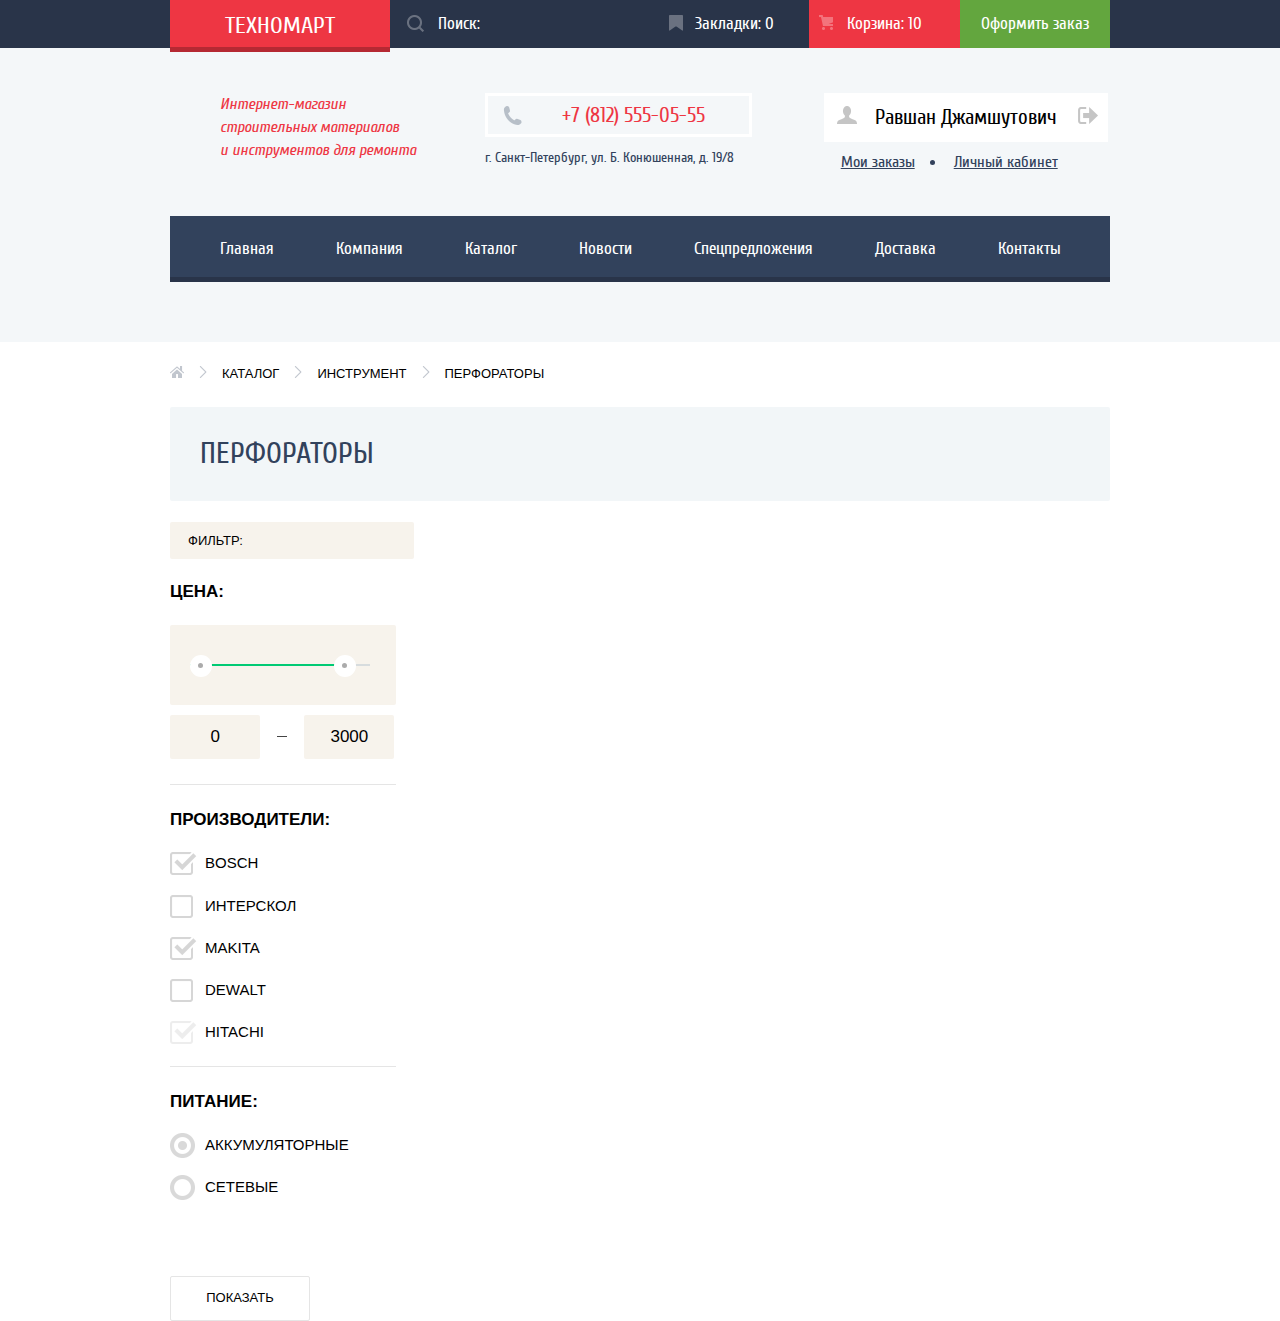
==== commit 31698ef1: "form success" ====
--- a/catalog.html
+++ b/catalog.html
@@ -96,9 +96,35 @@
 									<input type="text" class="min-price" placeholder="0">
 									<span class="hyphen"></span>
 									<input type="text" class="max-price" placeholder="3000">
-									
 								</div>
 							</fieldset>
+
+							<fieldset class="manufacturers">
+								<legend class="manufacturers__title">ПРОИЗВОДИТЕЛИ:</legend>
+								<input id="bosh" type="checkbox" class="visually-hidden" name="bosh" checked>
+								<input id="inter" type="checkbox" class="visually-hidden" name="inter">
+								<input id="makita" type="checkbox" class="visually-hidden" name="makita" checked>
+								<input id="dewalt" type="checkbox" class="visually-hidden" name="dewalt">
+								<input id="hitachi" type="checkbox" class="visually-hidden" name="hitachi" disabled checked>
+								<div class="manufacturers__brand">
+									<label for="bosh" class="manufacturers__item  manufacturers__bosh ">BOSCH</label>
+									<label for="inter" class=" manufacturers__item manufacturers__inter">ИНТЕРСКОЛ</label>
+									<label for="makita" class=" manufacturers__item manufacturers__makita">MAKIta</label>
+									<label for="dewalt" class=" manufacturers__item manufacturers__dewalt">Dewalt</label>
+									<label for="hitachi" class=" manufacturers__item manufacturers__hitachi">Hitachi</label>
+								</div>
+							</fieldset>
+
+							<fieldset class="power">
+								<legend class="power__title">ПИТАНИЕ:</legend>
+								<input class="visually-hidden" type="radio" name="power" id="battery" checked>
+								<input class="visually-hidden" type="radio" name="power" id="network-power">
+								<div class="box-power">
+									<label for="battery" class="power__item power__akk">Аккумуляторные</label>
+									<label for="network-power" class=" power__item power__net">Сетевые</label>
+								</div>
+							</fieldset>
+							<button class="form__btn">Показать</button>
 						</form>
 					</section>
 				</div>
--- a/css/style.css
+++ b/css/style.css
@@ -66,14 +66,19 @@
 
 .visually-hidden {
   position: absolute;
-  width: 1px;
+  /*   width: 1px;
   height: 1px;
-  clip: rect(0, 0, 0, 0);
+  clip: rect(0, 0, 0, 0); */
+  -moz-appearance: none;
+  -webkit-appearance: none;
+  appearance: none;
 }
 
 .wrap {
   max-width: 940px;
   margin: 0 auto;
+  padding-left: 10px;
+  padding-right: 10px;
 }
 
 /********************* HEADER *********************/
@@ -1283,9 +1288,9 @@
   width: 220px;
   margin-right: 170px;
   padding: 22px 0;
-  
-  
-  font-size: 30px;  
+
+
+  font-size: 30px;
   font-weight: 400;
   line-height: 23px;
   text-align: center;
@@ -1373,12 +1378,12 @@
 
 .footer-submenu__item {
   margin-right: 60px;
-  font-size: 18px;  
+  font-size: 18px;
   line-height: 18px;
 }
 
 .footer-submenu__item:last-child {
-  margin-right: 0;  
+  margin-right: 0;
 }
 
 .footer-submune__link {
@@ -1391,10 +1396,10 @@
 
 }
 
-.footer-submune__link:active {  
+.footer-submune__link:active {
   color: #f1f5f7;
   opacity: 0.5;
-  text-decoration: none; 
+  text-decoration: none;
 }
 
 .footer-container_blue {
@@ -1405,7 +1410,7 @@
 
 .footer-down {
   display: flex;
-  justify-content: flex-start;  
+  justify-content: flex-start;
 }
 
 .watermark {
@@ -1430,7 +1435,7 @@
   display: inline-block;
   margin-right: 4px;
   width: 41px;
-  height: 42px;  
+  height: 42px;
   background-color: #212a3a;
   border-radius: 50%;
 }
@@ -1448,9 +1453,9 @@
 }
 
 .social__link {
-  display: inline-block;  
+  display: inline-block;
   width: 41px;
-  height: 42px;  
+  height: 42px;
   text-decoration: none;
 }
 
@@ -1484,7 +1489,7 @@
   line-height: 18px;
 }
 
-.footer-email__item:last-child{
+.footer-email__item:last-child {
   margin-right: 0;
 }
 
@@ -1513,18 +1518,18 @@
 }
 
 .box-info {
-  width:32%;
+  width: 32%;
   display: flex;
   flex-direction: column;
   justify-content: flex-start;
 }
 
-.accaunt { 
+.accaunt {
   position: relative;
-  width:100%;
+  width: 100%;
   margin-bottom: 10px;
   padding: 14px 0;
-  
+
   font-size: 21px;
   line-height: 21px;
   text-align: center;
@@ -1554,14 +1559,14 @@
   color: #c4c4c4;
 }
 
-.accaunt__btn {  
+.accaunt__btn {
   color: #000000;
   text-decoration: none;
 }
 
 .accaunt__btn::before {
   position: absolute;
-  display: inline-block;  
+  display: inline-block;
   top: 13px;
   left: 13px;
   width: 20px;
@@ -1573,7 +1578,7 @@
 
 .accaunt__btn::after {
   position: absolute;
-  display: inline-block;  
+  display: inline-block;
   top: 14px;
   right: 10px;
   width: 20px;
@@ -1584,7 +1589,7 @@
 }
 
 .kabinet__link {
-  color: #32425c;  
+  color: #32425c;
   font-size: 16px;
   line-height: 14px;
 }
@@ -1594,7 +1599,7 @@
 }
 
 .kabinet__link:active {
-  color:#c8cfd6;
+  color: #c8cfd6;
 }
 
 .kabinet__link:first-child {
@@ -1609,10 +1614,11 @@
   margin-left: 15px;
   margin-right: 15px;
   margin-bottom: 2px;
-  
+
   background-color: #32425c;
   border-radius: 50%;
 }
+
 /*************************************** CATALOG-MAIN ***************************************/
 .puncher {
   display: flex;
@@ -1628,23 +1634,27 @@
   width: 100%;
   margin: 0;
   padding: 0;
+
   list-style: none;
 }
 
-.catalog__item:not(:last-child)::after{
+
+.catalog__item:not(:last-child)::after {
   display: inline-block;
   width: 8px;
   height: 12px;
+  margin-right: 15px;
   margin-left: 15px;
-  margin-right: 15px;
+
   content: "";
 
   background-image: url(/img/icon-right-small.png);
+  background-repeat: no-repeat;
 }
 
 .catalog__link {
   color: #000000;
-  font-family: "PT Sans",sans-serif;
+  font-family: "PT Sans", sans-serif;
   font-size: 13px;
   font-weight: 400;
   line-height: 9px;
@@ -1656,6 +1666,7 @@
   margin-top: 25px;
   margin-bottom: 0;
   padding: 32px 0 32px 30px;
+
   color: #32425c;
   font-family: Cuprum;
   font-size: 30px;
@@ -1688,7 +1699,7 @@
   padding: 14px 0 14px 18px;
 
   color: #000000;
-  font-family: "PT Sans",sans-serif;
+  font-family: "PT Sans", sans-serif;
   font-size: 13px;
   font-weight: 400;
   line-height: 9px;
@@ -1708,15 +1719,19 @@
 
 .form-sale {
   margin: 0;
+  margin-bottom: 25px;
   padding: 0;
+  padding-bottom: 25px;
+
   border: none;
+  border-bottom: 1px solid #e5e5e5;
 }
 
 .form-sale__title {
   margin-bottom: 21px;
 
   color: #000000;
-  font-family: "PT Sans",sans-serif;
+  font-family: "PT Sans", sans-serif;
   font-size: 17px;
   font-weight: 700;
   line-height: 25px;
@@ -1733,7 +1748,7 @@
   background-color: #f7f3ec;
 }
 
-.line_grey {  
+.line_grey {
   width: 180px;
   height: 2px;
   margin-left: 20px;
@@ -1741,7 +1756,7 @@
   background-color: #d7dcde;
 }
 
-.line_green {  
+.line_green {
   width: 152px;
   height: 2px;
 
@@ -1750,7 +1765,7 @@
 
 .circle_one {
   position: absolute;
-  top:30px;
+  top: 30px;
   left: 20px;
   width: 22px;
   height: 22px;
@@ -1763,7 +1778,7 @@
 
 .circle_two {
   position: absolute;
-  top:30px;
+  top: 30px;
   right: 40px;
   width: 22px;
   height: 22px;
@@ -1799,12 +1814,12 @@
 
 
 .min-price::placeholder,
-.max-price::placeholder{
+.max-price::placeholder {
   color: #000000;
-  font-family: "PT Sans",sans-serif;
+  font-family: "PT Sans", sans-serif;
   font-size: 17px;
   font-weight: 400;
-  line-height: 12px;  
+  line-height: 12px;
 }
 
 .hyphen {
@@ -1813,7 +1828,197 @@
   height: 1px;
   margin-left: 13px;
   margin-right: 13px;
-  
+  margin-bottom: 5px;
+
   background-color: #444444;
 }
 
+.manufacturers {
+  margin: 0;
+  margin-bottom: 25px;
+  padding: 0;
+
+
+  border: none;
+  border-bottom: 1px solid #e5e5e5;
+}
+
+.manufacturers__title {
+  margin-bottom: 25px;
+
+  color: #000000;
+  font-family: "PT Sans", sans-serif;
+  font-size: 17px;
+  font-weight: 700;
+  text-transform: uppercase;
+}
+
+.manufacturers__item {
+  display: block;
+  position: relative;
+  margin-left: 25px;
+  margin-bottom: 25px;
+  padding-left: 10px;
+
+  color: #000000;
+  font-family: "PT Sans", sans-serif;
+  font-size: 15px;
+  font-weight: 400;
+  text-transform: uppercase;
+
+  cursor: pointer;
+}
+
+.manufacturers__bosh::before,
+.manufacturers__inter::before,
+.manufacturers__makita::before,
+.manufacturers__dewalt::before,
+.manufacturers__hitachi::before {
+  position: absolute;
+  top: -2px;
+  left: -25px;
+  display: block;
+  content: "";
+
+  width: 27px;
+  height: 23px;
+  background-image: url("../img/checkbox-off.png");
+  background-repeat: no-repeat;
+  opacity: 0.7;
+}
+
+.manufacturers__bosh:hover::before,
+.manufacturers__inter:hover::before,
+.manufacturers__makita:hover::before,
+.manufacturers__dewalt:hover::before,
+.manufacturers__hitachi:hover::before {
+  opacity: 1;
+}
+
+.manufacturers__bosh:disabled::before,
+.manufacturers__inter:disabled::before,
+.manufacturers__makita:disabled::before,
+.manufacturers__dewalt:disabled::before,
+.manufacturers__hitachi:disabled::before {
+  opacity: 0.3;
+}
+
+#bosh:checked~.manufacturers__brand .manufacturers__bosh::before,
+#inter:checked~.manufacturers__brand .manufacturers__inter::before,
+#makita:checked~.manufacturers__brand .manufacturers__makita::before,
+#dewalt:checked~.manufacturers__brand .manufacturers__dewalt::before,
+#hitachi:checked~.manufacturers__brand .manufacturers__hitachi::before {
+  background-image: url("../img/checkbox-on.png");
+  background-repeat: no-repeat;
+}
+
+#bosh:checked:disabled~.manufacturers__brand .manufacturers__bosh::before,
+#inter:checked:disabled~.manufacturers__brand .manufacturers__inter::before,
+#makita:checked:disabled~.manufacturers__brand .manufacturers__makita::before,
+#dewalt:checked:disabled~.manufacturers__brand .manufacturers__dewalt::before,
+#hitachi:checked:disabled~.manufacturers__brand .manufacturers__hitachi::before {
+  opacity: 0.3;
+}
+
+.power {
+  margin: 0;
+  padding: 0;
+
+  border: none;
+}
+
+.power__title {
+  margin-bottom: 25px;
+
+  color: #000000;
+  font-family: "PT Sans", sans-serif;
+  font-size: 17px;
+  font-weight: 700;
+  text-transform: uppercase;
+  letter-spacing: 0.05px;
+}
+
+.power__item {
+  display: block;
+  margin-left: 25px;
+  padding-left: 10px;
+
+  color: #000000;
+  font-family: "PT Sans", sans-serif;
+  font-size: 15px;
+  font-weight: 400;
+  text-transform: uppercase;
+
+  cursor: pointer;
+}
+
+.power__akk {
+  position: relative;
+  margin-bottom: 25px;
+}
+
+.power__net {
+  position: relative;
+  margin-bottom: 80px;
+}
+
+.power__akk::before,
+.power__net::before {
+  position: absolute;
+  top: -3px;
+  left: -25px;
+  display: block;
+  content: "";
+  width: 25px;
+  height: 25px;
+
+  background-image: url("../img/radio-off.png");
+
+  opacity: 0.5;
+}
+
+.power__akk:hover::before,
+.power__net:hover::before {
+  opacity: 1;
+}
+
+#battery:checked~.box-power .power__akk::before,
+#network-power:checked~.box-power .power__net::before {
+  background-image: url("../img/radio-on.png");
+}
+
+#battery:disabled~.box-power .power__akk::before,
+#network-power:disabled~.box-power .power__net::before {
+  opacity: 0.3;
+}
+
+#battery:checked:disabled~.box-power .power__akk::before,
+#network-power:checked:disabled~.box-power .power__net::before {
+  opacity: 0.3;
+}
+
+.form__btn {
+  max-width: 140px;
+  padding: 14px 0;
+
+  color: #000000;
+  font-family: "PT Sans",sans-serif;
+  font-size: 13px;
+  font-weight: 400;
+  text-align: center;
+  text-transform: uppercase;
+
+  outline: none;
+  border: 1px solid #e5e5e5;
+  border-radius: 2px;
+  background-color: #ffffff;
+
+  cursor: pointer;
+}
+.form__btn:hover {
+  border: 1px solid #bdc6ca;  
+}
+
+.form__btn:active {
+  border: 1px solid #ee3643;
+}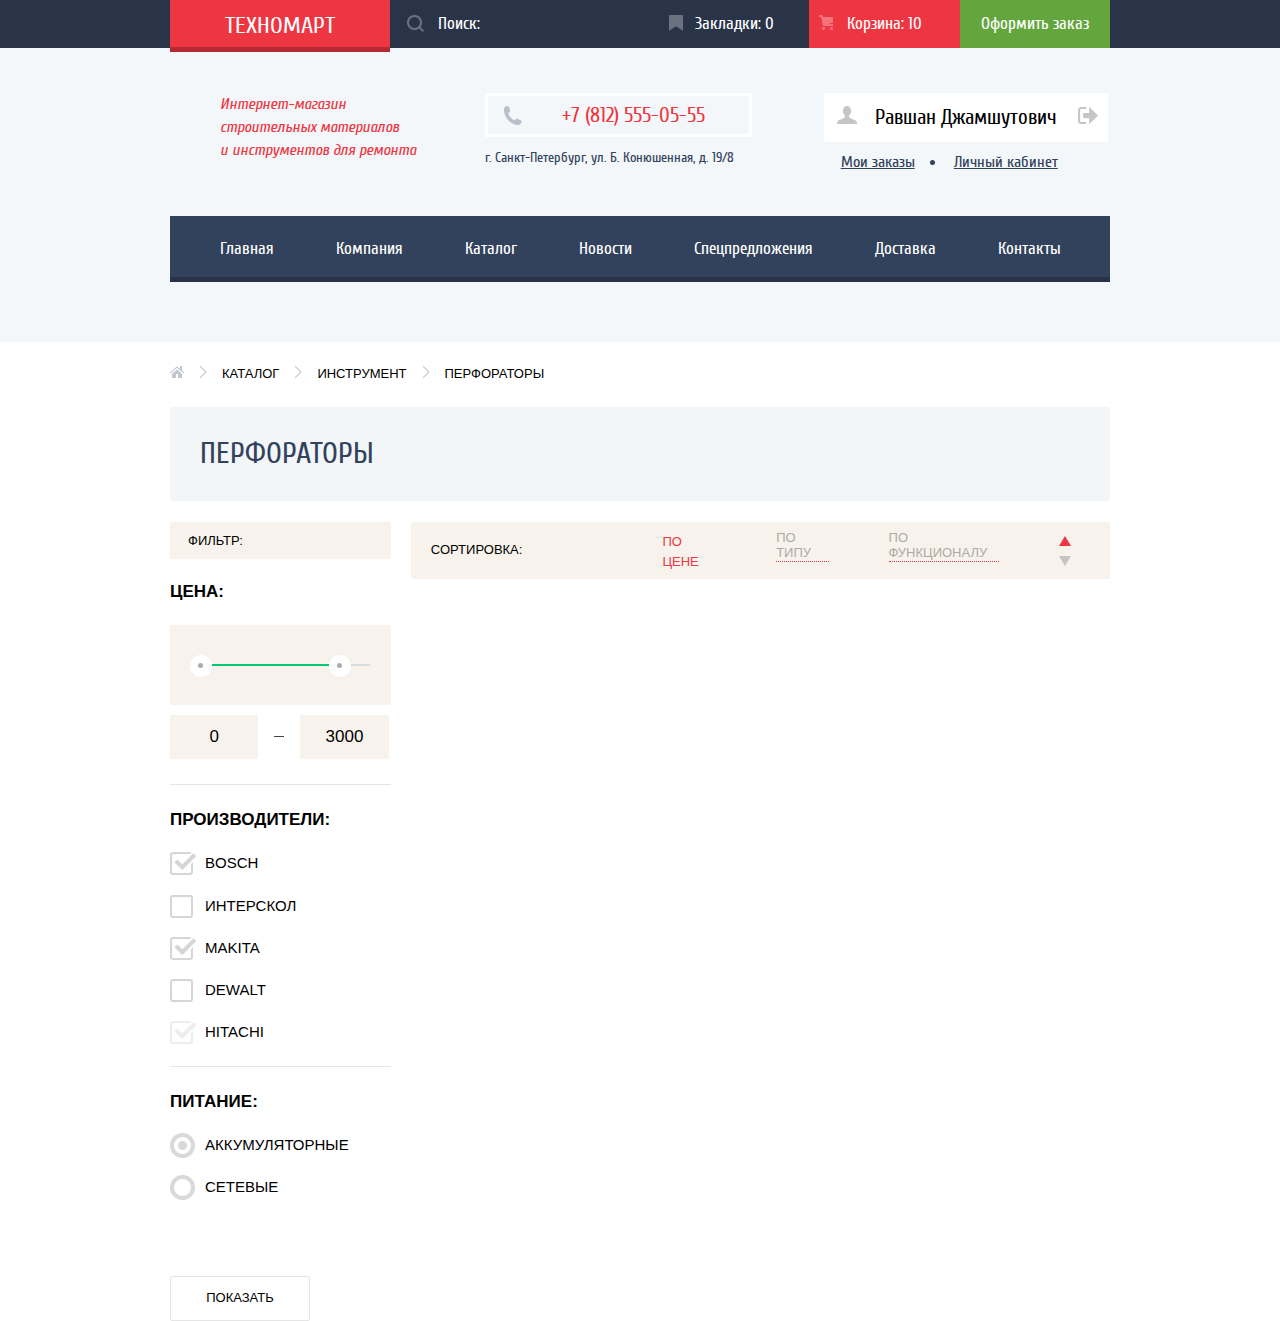
==== commit fc8cad60: "sorting" ====
--- a/catalog.html
+++ b/catalog.html
@@ -58,8 +58,10 @@
 			</nav>
 		</div>
 	</header>
+
 	<main class="main">
 		<div class="wrap">
+
 			<div class="puncher">
 				<ul class="catalog">
 					<li class="catalog__item"><a href="#" class="catalog__link"><img src="/img/icon-home.png" alt="Дом"></a></li>
@@ -69,9 +71,8 @@
 				</ul>
 				<h1 class="puncher__title">Перфораторы</h1>
 			</div>
-		</div>
-		<div class="page">
-			<div class="wrap">
+
+			<div class="page">
 				<div class="container-goods">
 					<section class="filter">
 						<h2 class="filter__title">Фильтр:</h2>
@@ -128,7 +129,22 @@
 						</form>
 					</section>
 				</div>
+
+				<div class="grid-goods">
+					<div class="sorting">
+						<h2 class="sorting__title">СОРТИРОВКА:</h2>
+						<ul class="box-type">
+							<li class="box-type__item"><a href="#" class="box-type__link_red">ПО ЦЕНЕ</a></li>
+							<li class="box-type__item"><a href="#" class="box-type__link">ПО ТИПУ</a></li>
+							<li class="box-type__item"><a href="#" class="box-type__link">ПО ФУНКЦИОНАЛУ</a></li>
+							<li class="box-type__item">
+								<a href="#" class="box-type__link box-type__item_up"></a>
+								<a href="#" class="box-type__link box-type__item_down"></a></li>
+						</ul>
+					</div>
+				</div>
 			</div>
+
 		</div>
 	</main>
 
--- a/css/style.css
+++ b/css/style.css
@@ -1679,21 +1679,29 @@
 }
 
 /**************************************** PAGE ****************************************/
+
+.page {
+  display: flex;
+  justify-content: flex-start;
+
+}
+
 .container-goods {
-  display: flex;
-  justify-content: flex-start;
+  width: 24%;
+  display: flex;
+  justify-content: flex-start;
+  margin-right: 20px;
 }
 
 .filter {
   display: flex;
   flex-direction: column;
   justify-content: flex-start;
-  width: 24%;
-  margin-right: 20px;
+  width: 100%;
+  
 }
 
 .filter__title {
-  width: 100%;
   margin: 0;
   margin-bottom: 20px;
   padding: 14px 0 14px 18px;
@@ -1826,8 +1834,8 @@
   display: inline-block;
   width: 10px;
   height: 1px;
-  margin-left: 13px;
-  margin-right: 13px;
+  margin-left: 12px;
+  margin-right: 12px;
   margin-bottom: 5px;
 
   background-color: #444444;
@@ -2021,4 +2029,99 @@
 
 .form__btn:active {
   border: 1px solid #ee3643;
-}+}
+
+.grid-goods {
+  width: 76%;
+  display: flex;
+  flex-direction: column;
+  justify-content: flex-start;
+}
+
+.sorting {
+  width: 100%;
+  padding: 9px 0;
+  display: flex;
+  justify-content: flex-start;
+  align-items:center;
+
+  background-color: #f7f3ec;
+  border-radius: 2px;  
+}
+
+.sorting__title {
+  margin: 0;
+  margin-left: 20px;
+  margin-right: 140px;
+
+  color: #000000;
+  font-family: "PT Sans",sans-serif;
+  font-size: 13px;
+  font-weight: 400;  
+}
+
+.box-type {
+  display: flex;
+  justify-content: flex-start;
+  
+  margin: 0;
+  padding: 0;
+
+  list-style: none;
+}
+
+.box-type__item {
+  margin-right: 60px;
+}
+
+.box-type__item:nth-child(4) {
+  margin-right: 17px;
+}
+
+
+
+.box-type__link:not(.box-type__item_up):not(.box-type__item_down) {
+  display: inline-block;
+
+  color:#adaaa5;
+  font-family: "PT Sans",sans-serif;
+  font-size: 13px;
+  font-weight: 400;
+  text-decoration: none;
+  text-transform: uppercase;
+
+  border-bottom: 1px dotted #ee3643;
+}
+
+.box-type__link_red {
+  color: #ee3643;
+  font-family: "PT Sans",sans-serif;
+  font-size: 13px;
+  font-weight: 400;
+  text-decoration: none;
+  text-transform: uppercase;  
+}
+
+.box-type__link:not(.box-type__link_red):not(.box-type__item_up):not(.box-type__item_down):hover {
+  color: #000000;
+  border-bottom: 1px solid #ee3643;
+}
+
+.box-type__item_up {
+  display: inline-block;
+  margin-right: 10px;
+  border-right: 6px solid transparent;
+  border-left: 6px solid transparent;
+  border-bottom: 10px solid #ee3643;
+}
+
+.box-type__item_down {
+  display: inline-block;
+  border-right: 6px solid transparent;
+  border-left: 6px solid transparent;
+  border-top: 10px solid #c5c5c5;
+}
+
+.box-type__item_down:hover {
+  border-top: 10px solid #231f20;
+}
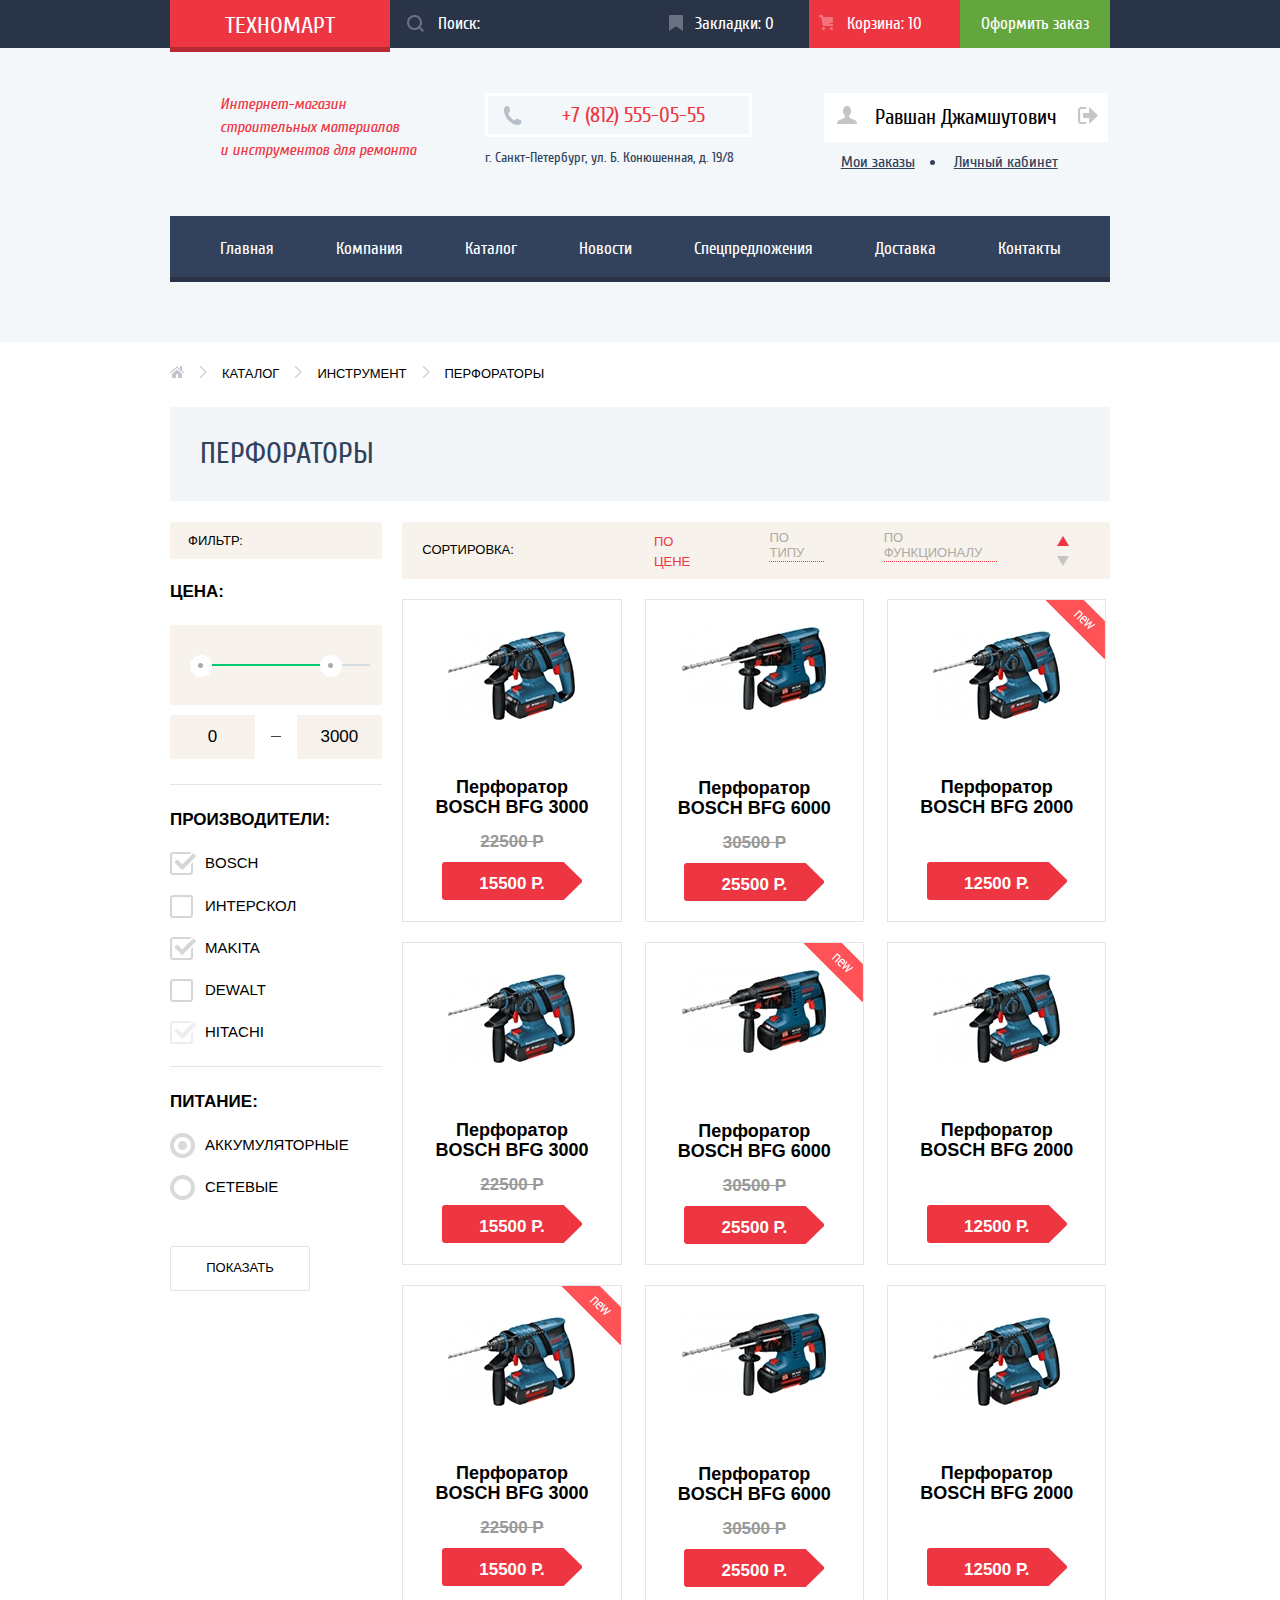
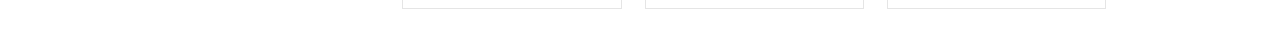
==== commit 0ae33db4: "grid goods" ====
--- a/catalog.html
+++ b/catalog.html
@@ -142,6 +142,106 @@
 								<a href="#" class="box-type__link box-type__item_down"></a></li>
 						</ul>
 					</div>
+					<div class="container-instruments">
+						<div class="box-instruments">
+							<ul class="instruments">
+								<li class="instruments__item">
+									<div class="box-img"><img src="img/snippet-18927_copy_3.jpg" alt="Перфоратор"></div>
+									<div class="box-btn">
+										<button class="price-btn">Купить</button>
+										<button class="bookmarks-btn">В закладки</button>
+									</div>
+									<h2 class="instruments__title">Перфоратор BOSCH
+										BFG 3000<span class="price-old">22500 Р</span></h2>
+									<a href="#" class="price-new">15500 Р.</a>
+								</li>
+								<li class="instruments__item">
+									<div class="box-img"><img src="img/snippet-945_copy_2.jpg" alt="Перфоратор"></div>
+									<div class="box-btn">
+										<button class="price-btn">Купить</button>
+										<button class="bookmarks-btn">В закладки</button>
+									</div>
+									<h2 class="instruments__title">Перфоратор BOSCH
+										BFG 6000<span class="price-old">30500 Р</span></h2>
+									<a href="#" class="price-new">25500 Р.</a>
+								</li>
+								<li class="instruments__item">
+									<img src="/img/new_flag.png" alt="new" class="label-new">
+									<div class="box-img"><img src="img/snippet-18927_copy_2.jpg" alt="Перфоратор"></div>
+									<div class="box-btn">
+										<button class="price-btn">Купить</button>
+										<button class="bookmarks-btn">В закладки</button>
+									</div>
+									<h2 class="instruments__title">Перфоратор BOSCH
+										BFG 2000</h2>
+									<a href="#" class="price-new">12500 Р.</a>
+								</li>
+								<li class="instruments__item">
+									<div class="box-img"><img src="img/snippet-18927_copy_3.jpg" alt="Перфоратор"></div>
+									<div class="box-btn">
+										<button class="price-btn">Купить</button>
+										<button class="bookmarks-btn">В закладки</button>
+									</div>
+									<h2 class="instruments__title">Перфоратор BOSCH
+										BFG 3000<span class="price-old">22500 Р</span></h2>
+									<a href="#" class="price-new">15500 Р.</a>
+								</li>
+								<li class="instruments__item">
+									<img src="/img/new_flag.png" alt="new" class="label-new">
+									<div class="box-img"><img src="img/snippet-945_copy_2.jpg" alt="Перфоратор"></div>
+									<div class="box-btn">
+										<button class="price-btn">Купить</button>
+										<button class="bookmarks-btn">В закладки</button>
+									</div>
+									<h2 class="instruments__title">Перфоратор BOSCH
+										BFG 6000<span class="price-old">30500 Р</span></h2>
+									<a href="#" class="price-new">25500 Р.</a>
+								</li>
+								<li class="instruments__item">
+									<div class="box-img"><img src="img/snippet-18927_copy_2.jpg" alt="Перфоратор"></div>
+									<h2 class="instruments__title">Перфоратор BOSCH
+										BFG 2000</h2>
+										<div class="box-btn">
+											<button class="price-btn">Купить</button>
+											<button class="bookmarks-btn">В закладки</button>
+										</div>
+									<a href="#" class="price-new">12500 Р.</a>
+								</li>
+								<li class="instruments__item">
+									<img src="/img/new_flag.png" alt="new" class="label-new">
+									<div class="box-img"><img src="img/snippet-18927_copy_3.jpg" alt="Перфоратор"></div>
+									<div class="box-btn">
+										<button class="price-btn">Купить</button>
+										<button class="bookmarks-btn">В закладки</button>
+									</div>
+									<h2 class="instruments__title">Перфоратор BOSCH
+										BFG 3000<span class="price-old">22500 Р</span></h2>
+									<a href="#" class="price-new">15500 Р.</a>
+								</li>
+								<li class="instruments__item">
+									<div class="box-img"><img src="img/snippet-945_copy_2.jpg" alt="Перфоратор"></div>
+									<div class="box-btn">
+										<button class="price-btn">Купить</button>
+										<button class="bookmarks-btn">В закладки</button>
+									</div>
+									<h2 class="instruments__title">Перфоратор BOSCH
+										BFG 6000<span class="price-old">30500 Р</span></h2>
+									<a href="#" class="price-new">25500 Р.</a>
+								</li>
+								<li class="instruments__item">
+									<div class="box-img"><img src="img/snippet-18927_copy_2.jpg" alt="Перфоратор"></div>
+									<div class="box-btn">
+										<button class="price-btn">Купить</button>
+										<button class="bookmarks-btn">В закладки</button>
+									</div>
+									<h2 class="instruments__title">Перфоратор BOSCH
+										BFG 2000</h2>
+									<a href="#" class="price-new">12500 Р.</a>
+								</li>
+
+							</ul>
+						</div>
+					</div>
 				</div>
 			</div>
 
--- a/css/style.css
+++ b/css/style.css
@@ -1967,7 +1967,7 @@
 
 .power__net {
   position: relative;
-  margin-bottom: 80px;
+  margin-bottom: 50px;
 }
 
 .power__akk::before,
@@ -2032,7 +2032,7 @@
 }
 
 .grid-goods {
-  width: 76%;
+  width: 80%;
   display: flex;
   flex-direction: column;
   justify-content: flex-start;
@@ -2040,6 +2040,7 @@
 
 .sorting {
   width: 100%;
+  margin-bottom: 20px;
   padding: 9px 0;
   display: flex;
   justify-content: flex-start;
@@ -2125,3 +2126,195 @@
 .box-type__item_down:hover {
   border-top: 10px solid #231f20;
 }
+
+.box-instruments {
+  width: 100%;
+}
+
+.instruments {
+  display: flex;
+  justify-content: flex-start;
+  flex-wrap: wrap;
+  margin: 0;
+  padding: 0;
+
+  color: #000000;
+  font-family: "PT Sans", sans-serif;
+  text-align: center;
+
+  list-style: none;
+}
+
+.instruments__item {
+  position: relative;
+  width: 31%;
+  margin-right: 23px;
+  margin-bottom: 20px;
+  padding: 0 30px;
+  padding-top: 20px;
+  padding-bottom: 15px;  
+
+  border: 1px solid #e5e5e5;
+  box-sizing: border-box;
+
+  cursor: pointer;
+}
+
+.label-new {
+  position: absolute;
+  top: 0;
+  right: 0;
+}
+
+.instruments__item:hover .box-btn {
+  display: block;
+}
+
+.instruments__item:hover .box-img {
+  visibility: hidden;  
+}
+
+.box-btn {
+  position: absolute;
+  top: 30px;
+  left: 5px;
+  display: none;
+}
+
+.price-btn {
+  position: relative;
+  width: 140px;
+  margin-bottom: 10px;
+  padding: 12px 0;
+
+  font-family: "Cuprum", sans-serif;
+  font-size: 14px;
+  font-weight: 400;
+  text-align: center;
+  text-transform: uppercase;
+  color: #eef4ec;
+
+  background-color: #63a63e;
+  border: none;
+  border-radius: 5px;    
+  box-shadow: 0px -3px 0px 0px rgba(54, 115, 21, 1) inset;
+  outline: none;
+
+  cursor: pointer;
+}
+
+.price-btn::before {
+  position: absolute;
+  top: 11px;
+  left: 14px;
+  display: block;
+  width: 15px;
+  height: 15px;
+  content: "";
+
+  background-image: url("/img/cart-icon_копия_2.png");
+  opacity: 0.3;  
+}
+
+.price-btn:hover::before,
+.price-btn:active::before {
+  opacity: 1;
+}
+
+.price-btn:hover {
+  color: #eef7eb;
+  background-color: #5fbb2d;
+}
+
+.price-btn:active {
+  color: #edf1eb;
+  background-color: #518534;
+  box-shadow: none;
+}
+
+.bookmarks-btn {
+  width: 140px;
+  padding: 10px 0;
+
+  font-family: "Cuprum", sans-serif;
+  font-size: 14px;
+  font-weight: 400;
+  text-align: center;
+  text-transform: uppercase;
+  color: #32425c;
+
+  background-color: #ffffff;
+  border: 3px solid #63a63e;
+  border-radius: 5px;      
+  outline: none;
+
+  cursor: pointer;
+}
+
+.bookmarks-btn:hover {
+  border: 3px solid #32425c;
+}
+
+.bookmarks-btn:active {
+  color: #d6d8dc;
+  border: 3px solid #c1c6ce;
+}
+
+.instruments__item:nth-child(2),
+.instruments__item:nth-child(5),
+.instruments__item:nth-child(8) {
+  padding-top: 5px;
+}
+
+.instruments__item:nth-child(3),
+.instruments__item:nth-child(6),
+.instruments__item:nth-child(9) {
+  margin-right: 0;
+}
+
+.instruments__item:nth-child(3) .instruments__title,
+.instruments__item:nth-child(6) .instruments__title,
+.instruments__item:nth-child(9) .instruments__title {
+  margin-bottom: 45px;
+}
+
+.instruments__title {
+  margin: 0;
+  margin-top: 40px;
+  margin-bottom: 10px;
+
+  font-family: "PT Sans", sans-serif;
+  font-size: 18px;
+  font-weight: 700;
+  line-height: 20px;
+}
+
+.price-old {
+  display: block;
+  margin-top: 15px;  
+
+  color: #999999;
+  font-family: "PT Sans", sans-serif;
+  font-size: 17px;
+  font-weight: 700;
+  text-decoration: line-through;
+}
+
+.price-new  {
+  display: block;
+  width: 140px;
+  margin: auto;
+  padding: 12px 0;
+
+  color: #ffffff;
+  font-family: "PT Sans", sans-serif;
+  font-size: 17px;
+  font-weight: 700;
+  text-decoration: none;
+
+  background-image: url("/img/btn_red.png");
+  background-repeat: no-repeat;
+}
+
+
+
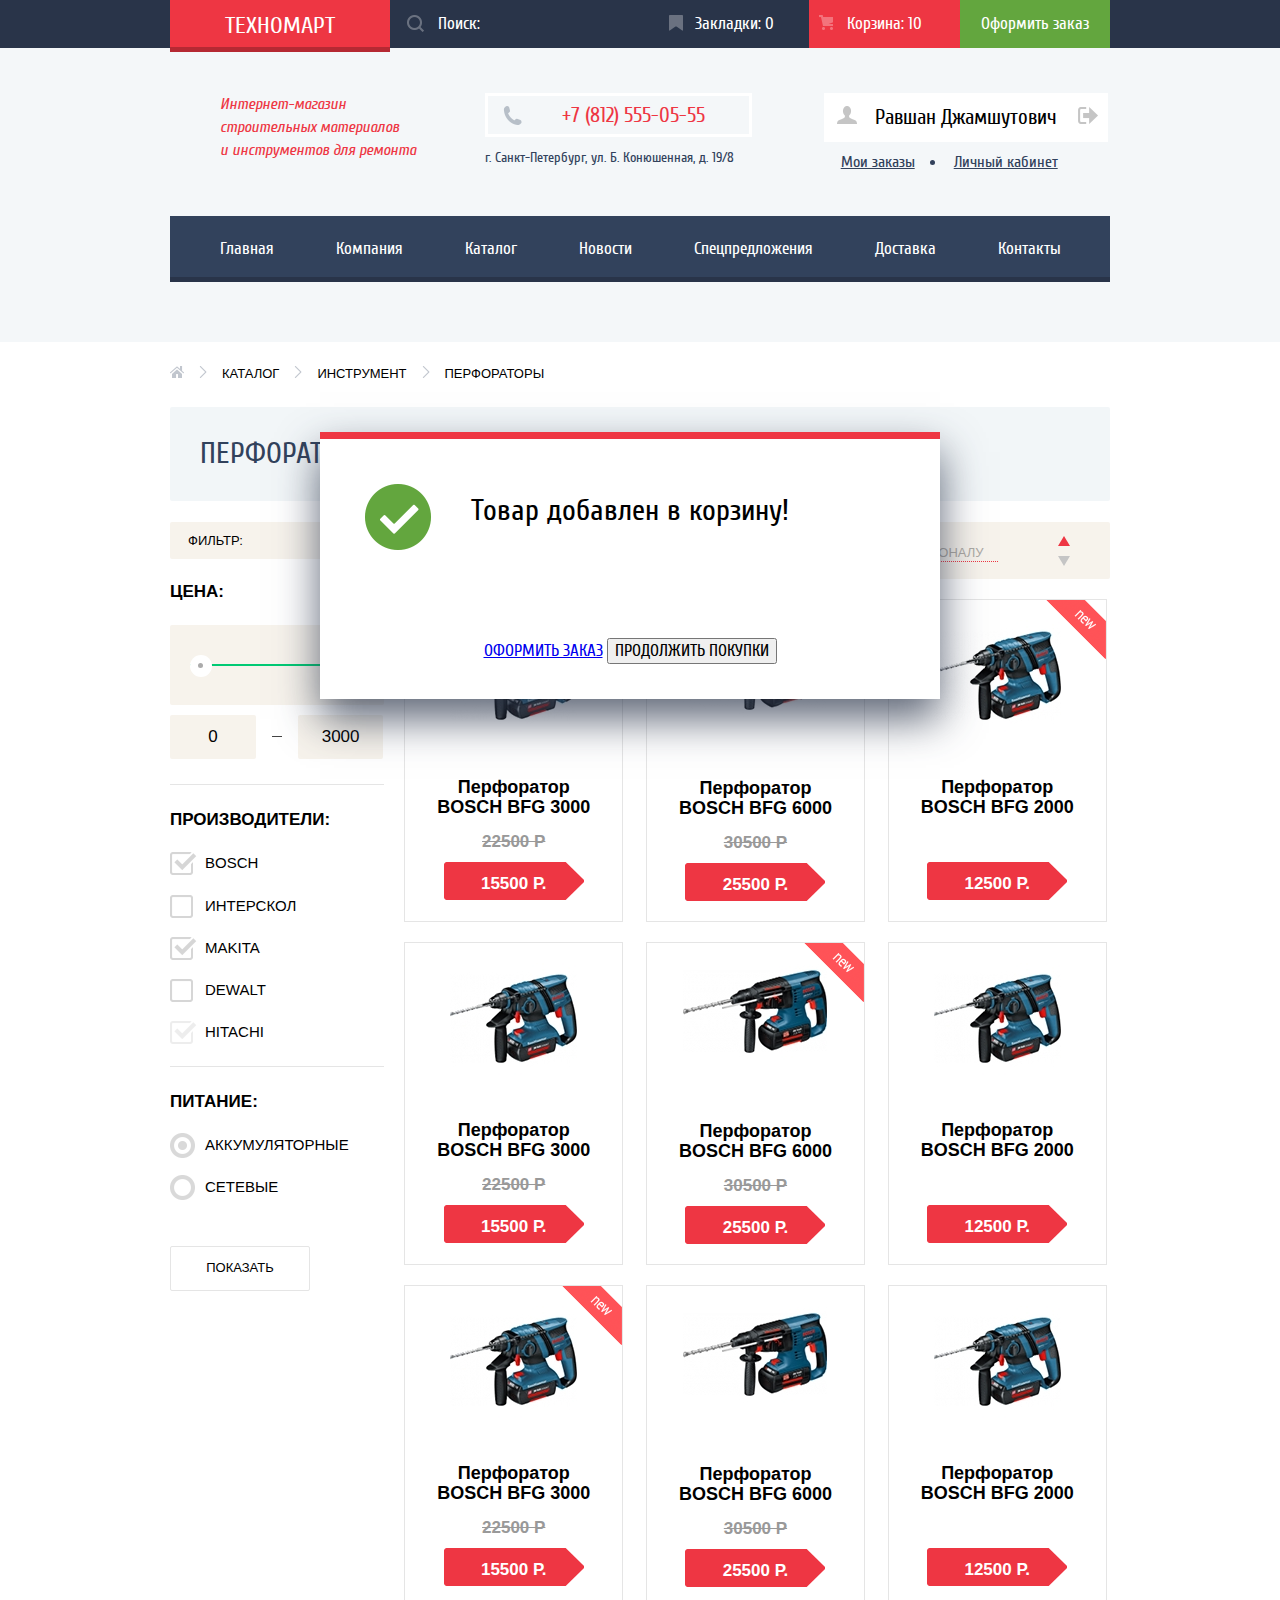
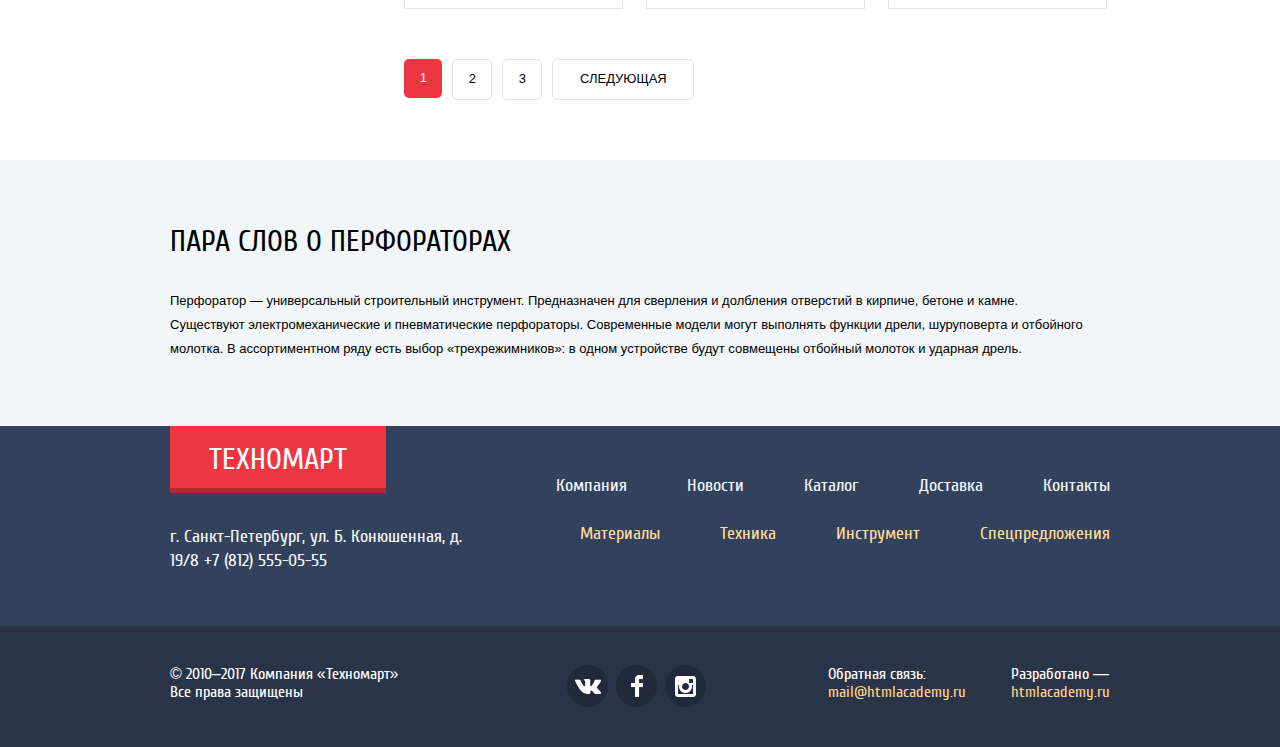
==== commit 072bb3c7: "выполнена вторая страница" ====
--- a/catalog.html
+++ b/catalog.html
@@ -60,7 +60,19 @@
 	</header>
 
 	<main class="main">
-		<div class="wrap">
+
+
+		<div class="wrap wrap-popup">
+
+			<div class="pop-up">
+				<div class="container-popup">
+					<h2 class="pop-up__title">Товар добавлен в корзину!</h2>
+					<div class="holder-btn">
+						<a href="#">ОФОРМИТЬ ЗАКАЗ</a>
+						<button>ПРОДОЛЖИТЬ ПОКУПКИ</button>
+					</div>
+				</div>
+			</div>
 
 			<div class="puncher">
 				<ul class="catalog">
@@ -201,10 +213,10 @@
 									<div class="box-img"><img src="img/snippet-18927_copy_2.jpg" alt="Перфоратор"></div>
 									<h2 class="instruments__title">Перфоратор BOSCH
 										BFG 2000</h2>
-										<div class="box-btn">
-											<button class="price-btn">Купить</button>
-											<button class="bookmarks-btn">В закладки</button>
-										</div>
+									<div class="box-btn">
+										<button class="price-btn">Купить</button>
+										<button class="bookmarks-btn">В закладки</button>
+									</div>
 									<a href="#" class="price-new">12500 Р.</a>
 								</li>
 								<li class="instruments__item">
@@ -242,11 +254,77 @@
 							</ul>
 						</div>
 					</div>
-				</div>
-			</div>
-
-		</div>
+					<div class="page-listing">
+						<ul class="box-number">
+							<li class="box-number__item"><span class="active-link">1</span>
+							</li>
+							<li class="box-number__item"><a href="#" class="link-number">2</a></li>
+							<li class="box-number__item"><a href="#" class="link-number">3</a></li>
+							<li class="box-number__item"><a href="#" class="next-link">Следующая</a></li>
+						</ul>
+					</div>
+				</div>
+			</div>
+		</div>
+		<section class="about-puncher">
+			<div class="wrap">
+				<h2 class="about-puncher__title">ПАРА СЛОВ О ПЕРФОРАТОРАХ</h2>
+				<p class="about-puncher__text">Перфоратор — универсальный строительный инструмент. Предназначен для сверления и
+					долбления отверстий в кирпиче, бетоне и камне.<br>
+					Существуют электромеханические и пневматические перфораторы. Современные модели могут выполнять функции дрели,
+					шуруповерта и отбойного молотка. В ассортиментном ряду есть выбор «трехрежимников»: в одном устройстве будут
+					совмещены отбойный молоток и ударная дрель.</p>
+			</div>
+		</section>
 	</main>
+	<footer class="footer">
+		<div class="footer-container_light-blue">
+			<div class="wrap">
+				<div class="footer-top">
+					<section class="footer-menu">
+						<div class="footer-logo">
+							<a href="#" class="footer-logo__link">Техномарт</a>
+						</div>
+						<ul class="footer-menu-up">
+							<li class="footer-menu-up__item"><a href="#" class="footer-menu-up__link">Компания</a></li>
+							<li class="footer-menu-up__item"><a href="#" class="footer-menu-up__link">Новости</a></li>
+							<li class="footer-menu-up__item"><a href="/catalog.html" class="footer-menu-up__link">Каталог</a></li>
+							<li class="footer-menu-up__item"><a href="#" class="footer-menu-up__link">Доставка</a></li>
+							<li class="footer-menu-up__item"><a href="#" class="footer-menu-up__link">Контакты</a></li>
+						</ul>
+					</section>
+					<section class="footer-submenu">
+						<p class="footer-submenu__address">г. Санкт-Петербург, ул. Б. Конюшенная, д. 19/8 +7 (812) 555-05-55
+						</p>
+						<ul class="footer-submenu__down">
+							<li class="footer-submenu__item"><a href="#" class="footer-submune__link">Материалы</a></li>
+							<li class="footer-submenu__item"><a href="#" class="footer-submune__link">Техника</a></li>
+							<li class="footer-submenu__item"><a href="#" class="footer-submune__link">Инструмент</a></li>
+							<li class="footer-submenu__item"><a href="#" class="footer-submune__link">Спецпредложения</a></li>
+						</ul>
+					</section>
+				</div>
+			</div>
+		</div>
+		<div class="footer-container_blue">
+			<div class="wrap">
+				<div class="footer-down">
+					<div class="watermark">© 2010–2017 Компания «Техномарт»
+						Все права защищены</div>
+					<ul class="social">
+						<li class="social__item"><a href="#" class="social__link social__link_vk"></a></li>
+						<li class="social__item"><a href="#" class="social__link social__link_fb"></a></li>
+						<li class="social__item"><a href="#" class="social__link social__link_inst"></a></li>
+					</ul>
+					<div class="footer-email">
+						<p class="footer-email__item">Обратная связь:<a href="#" class="footer-email__link">mail@htmlacademy.ru</a>
+						</p>
+						<p class="footer-email__item">Разработано —<a href="#" class="footer-email__link">htmlacademy.ru</a></p>
+					</div>
+				</div>
+			</div>
+		</div>
+	</footer>
 
 </body>
 
--- a/css/style.css
+++ b/css/style.css
@@ -95,9 +95,12 @@
 .top-link {
   margin: 0;
   padding: 0;
-  display: flex;
-  justify-content: flex-end;
-  align-items: center;
+  display: -webkit-box;
+  display: flex;
+  -webkit-box-pack: end;
+          justify-content: flex-end;
+  -webkit-box-align: center;
+          align-items: center;
   list-style: none;
 }
 
@@ -173,6 +176,38 @@
 input[type="search"]:focus+label {
   background-image: url("/img/icon-search-red.png");
   background-repeat: no-repeat;
+}
+
+input[type="search"]::-webkit-input-placeholder {
+  color: #ffffff;
+  font-family: "Cuprum", sans-serif;
+  font-size: 17px;
+  font-weight: 400;
+  line-height: 15px;
+}
+
+input[type="search"]::-moz-placeholder {
+  color: #ffffff;
+  font-family: "Cuprum", sans-serif;
+  font-size: 17px;
+  font-weight: 400;
+  line-height: 15px;
+}
+
+input[type="search"]:-ms-input-placeholder {
+  color: #ffffff;
+  font-family: "Cuprum", sans-serif;
+  font-size: 17px;
+  font-weight: 400;
+  line-height: 15px;
+}
+
+input[type="search"]::-ms-input-placeholder {
+  color: #ffffff;
+  font-family: "Cuprum", sans-serif;
+  font-size: 17px;
+  font-weight: 400;
+  line-height: 15px;
 }
 
 input[type="search"]::placeholder {
@@ -298,8 +333,10 @@
 
 .middle-menu {
   padding: 45px 0 45px 50px;
-  display: flex;
-  justify-content: flex-start;
+  display: -webkit-box;
+  display: flex;
+  -webkit-box-pack: start;
+          justify-content: flex-start;
 }
 
 .description-menu {
@@ -407,8 +444,10 @@
 }
 
 .list-nav {
-  display: flex;
-  justify-content: flex-start;
+  display: -webkit-box;
+  display: flex;
+  -webkit-box-pack: start;
+          justify-content: flex-start;
   margin: 0;
   padding: 0;
   list-style: none;
@@ -458,8 +497,10 @@
 
 .opportunities {
   position: relative;
-  display: flex;
-  justify-content: flex-end;
+  display: -webkit-box;
+  display: flex;
+  -webkit-box-pack: end;
+          justify-content: flex-end;
   flex-wrap: wrap;
   margin: 0;
   padding: 0;
@@ -653,9 +694,12 @@
 }
 
 .goods {
-  display: flex;
-  justify-content: space-between;
-  align-items: center;
+  display: -webkit-box;
+  display: flex;
+  -webkit-box-pack: justify;
+          justify-content: space-between;
+  -webkit-box-align: center;
+          align-items: center;
   margin-bottom: 20px;
   padding: 25px;
   background-color: #f9f5f0;
@@ -692,9 +736,12 @@
 }
 
 .goods__link {
-  display: flex;
-  justify-content: flex-start;
-  align-items: center;
+  display: -webkit-box;
+  display: flex;
+  -webkit-box-pack: start;
+          justify-content: flex-start;
+  -webkit-box-align: center;
+          align-items: center;
   margin: 0;
   padding: 0;
 }
@@ -702,9 +749,13 @@
 .goods__item {
   width: 24%;
   margin-right: 20px;
-  display: flex;
-  flex-direction: column;
-  align-items: center;
+  display: -webkit-box;
+  display: flex;
+  -webkit-box-orient: vertical;
+  -webkit-box-direction: normal;
+          flex-direction: column;
+  -webkit-box-align: center;
+          align-items: center;
   border: 1px solid #eaeaea;
   background-color: #ffffff;
 }
@@ -785,9 +836,12 @@
 }
 
 .manufacturer {
-  display: flex;
-  justify-content: space-between;
-  align-items: center;
+  display: -webkit-box;
+  display: flex;
+  -webkit-box-pack: justify;
+          justify-content: space-between;
+  -webkit-box-align: center;
+          align-items: center;
   margin-bottom: 20px;
   padding: 25px;
   background-color: #f9f5f0;
@@ -824,10 +878,13 @@
 }
 
 .manufacturer__link {
-  display: flex;
-  justify-content: flex-start;
+  display: -webkit-box;
+  display: flex;
+  -webkit-box-pack: start;
+          justify-content: flex-start;
   flex-wrap: wrap;
-  align-items: center;
+  -webkit-box-align: center;
+          align-items: center;
 
   margin: 0;
   padding: 0;
@@ -935,9 +992,13 @@
 }
 
 .aside-menu {
-  display: flex;
-  flex-direction: column;
-  justify-content: flex-start;
+  display: -webkit-box;
+  display: flex;
+  -webkit-box-orient: vertical;
+  -webkit-box-direction: normal;
+          flex-direction: column;
+  -webkit-box-pack: start;
+          justify-content: flex-start;
 
   width: 100%;
   margin: 0;
@@ -1122,16 +1183,22 @@
 /**************************************** SHOP-CONTAINER ****************************************/
 
 .shop-container {
-  display: flex;
-  justify-content: flex-start;
+  display: -webkit-box;
+  display: flex;
+  -webkit-box-pack: start;
+          justify-content: flex-start;
 
   padding: 85px 0;
 }
 
 .about {
-  display: flex;
-  flex-direction: column;
-  justify-content: flex-start;
+  display: -webkit-box;
+  display: flex;
+  -webkit-box-orient: vertical;
+  -webkit-box-direction: normal;
+          flex-direction: column;
+  -webkit-box-pack: start;
+          justify-content: flex-start;
 
   width: 60%;
   margin-right: 85px;
@@ -1218,9 +1285,13 @@
 }
 
 .contacts {
-  display: flex;
-  flex-direction: column;
-  justify-content: flex-start;
+  display: -webkit-box;
+  display: flex;
+  -webkit-box-orient: vertical;
+  -webkit-box-direction: normal;
+          flex-direction: column;
+  -webkit-box-pack: start;
+          justify-content: flex-start;
   width: 32%;
   color: #000000;
 }
@@ -1272,15 +1343,21 @@
 }
 
 .footer-top {
-  display: flex;
-  flex-direction: column;
-  justify-content: flex-start;
+  display: -webkit-box;
+  display: flex;
+  -webkit-box-orient: vertical;
+  -webkit-box-direction: normal;
+          flex-direction: column;
+  -webkit-box-pack: start;
+          justify-content: flex-start;
   padding-bottom: 53px;
 }
 
 .footer-menu {
-  display: flex;
-  justify-content: flex-start;
+  display: -webkit-box;
+  display: flex;
+  -webkit-box-pack: start;
+          justify-content: flex-start;
   margin-bottom: 32px;
 }
 
@@ -1317,9 +1394,12 @@
 }
 
 .footer-menu-up {
-  display: flex;
-  justify-content: flex-start;
-  align-items: flex-end;
+  display: -webkit-box;
+  display: flex;
+  -webkit-box-pack: start;
+          justify-content: flex-start;
+  -webkit-box-align: end;
+          align-items: flex-end;
   margin: 0;
   padding: 0;
   list-style: none;
@@ -1351,8 +1431,10 @@
 }
 
 .footer-submenu {
-  display: flex;
-  justify-content: flex-start;
+  display: -webkit-box;
+  display: flex;
+  -webkit-box-pack: start;
+          justify-content: flex-start;
 }
 
 .footer-submenu__address {
@@ -1366,9 +1448,12 @@
 }
 
 .footer-submenu__down {
-  display: flex;
-  justify-content: flex-start;
-  align-items: flex-start;
+  display: -webkit-box;
+  display: flex;
+  -webkit-box-pack: start;
+          justify-content: flex-start;
+  -webkit-box-align: start;
+          align-items: flex-start;
 
   margin: 0;
   padding: 0;
@@ -1409,8 +1494,10 @@
 }
 
 .footer-down {
-  display: flex;
-  justify-content: flex-start;
+  display: -webkit-box;
+  display: flex;
+  -webkit-box-pack: start;
+          justify-content: flex-start;
 }
 
 .watermark {
@@ -1478,8 +1565,10 @@
 }
 
 .footer-email {
-  display: flex;
-  justify-content: flex-start;
+  display: -webkit-box;
+  display: flex;
+  -webkit-box-pack: start;
+          justify-content: flex-start;
 }
 
 .footer-email__item {
@@ -1519,9 +1608,13 @@
 
 .box-info {
   width: 32%;
-  display: flex;
-  flex-direction: column;
-  justify-content: flex-start;
+  display: -webkit-box;
+  display: flex;
+  -webkit-box-orient: vertical;
+  -webkit-box-direction: normal;
+          flex-direction: column;
+  -webkit-box-pack: start;
+          justify-content: flex-start;
 }
 
 .accaunt {
@@ -1620,17 +1713,72 @@
 }
 
 /*************************************** CATALOG-MAIN ***************************************/
+
+.wrap-popup {
+  position: relative;
+}
+
+.pop-up {
+  position: absolute;
+  top: 90px;
+  left: 160px;
+  width: 620px;
+  padding-top: 55px;
+  padding-bottom: 35px;
+
+  background-color: #ffffff;
+  border-top: 7px solid #ee3643;
+  box-shadow: 0px 20px 40px 0px rgba(41, 52, 73, 0.75);
+  z-index: 100;
+  box-sizing: border-box;
+}
+
+.pop-up__title {
+  position: relative;
+  margin-top: 0;
+  margin-bottom: 110px; 
+
+  font-family: "Cuprum", sans-serif;
+  font-size: 30px;
+  font-weight: 400;
+  text-align: center;
+
+  color: #000000;
+}
+
+.pop-up__title::before {
+  position: absolute;
+  top: -10px;
+  left: 45px;
+  display: block;
+  content: "";
+  width: 66px;
+  height: 66px;
+
+  background-image: url("/img/form-enable.png");
+}
+
+.holder-btn {
+  text-align: center;
+}
+
 .puncher {
-  display: flex;
-  flex-direction: column;
-  justify-content: flex-start;
+  display: -webkit-box;
+  display: flex;
+  -webkit-box-orient: vertical;
+  -webkit-box-direction: normal;
+          flex-direction: column;
+  -webkit-box-pack: start;
+          justify-content: flex-start;
   padding-top: 21px;
   padding-bottom: 21px;
 }
 
 .catalog {
-  display: flex;
-  justify-content: flex-start;
+  display: -webkit-box;
+  display: flex;
+  -webkit-box-pack: start;
+          justify-content: flex-start;
   width: 100%;
   margin: 0;
   padding: 0;
@@ -1681,22 +1829,30 @@
 /**************************************** PAGE ****************************************/
 
 .page {
-  display: flex;
-  justify-content: flex-start;
+  display: -webkit-box;
+  display: flex;
+  -webkit-box-pack: start;
+          justify-content: flex-start;
 
 }
 
 .container-goods {
   width: 24%;
-  display: flex;
-  justify-content: flex-start;
+  display: -webkit-box;
+  display: flex;
+  -webkit-box-pack: start;
+          justify-content: flex-start;
   margin-right: 20px;
 }
 
 .filter {
-  display: flex;
-  flex-direction: column;
-  justify-content: flex-start;
+  display: -webkit-box;
+  display: flex;
+  -webkit-box-orient: vertical;
+  -webkit-box-direction: normal;
+          flex-direction: column;
+  -webkit-box-pack: start;
+          justify-content: flex-start;
   width: 100%;
   
 }
@@ -1720,9 +1876,13 @@
 
 .form {
   width: 100%;
-  display: flex;
-  flex-direction: column;
-  justify-content: flex-start;
+  display: -webkit-box;
+  display: flex;
+  -webkit-box-orient: vertical;
+  -webkit-box-direction: normal;
+          flex-direction: column;
+  -webkit-box-pack: start;
+          justify-content: flex-start;
 }
 
 .form-sale {
@@ -1818,6 +1978,42 @@
 
   border: none;
   border-radius: 2px;
+}
+
+
+.min-price::-webkit-input-placeholder, .max-price::-webkit-input-placeholder {
+  color: #000000;
+  font-family: "PT Sans", sans-serif;
+  font-size: 17px;
+  font-weight: 400;
+  line-height: 12px;
+}
+
+
+.min-price::-moz-placeholder, .max-price::-moz-placeholder {
+  color: #000000;
+  font-family: "PT Sans", sans-serif;
+  font-size: 17px;
+  font-weight: 400;
+  line-height: 12px;
+}
+
+
+.min-price:-ms-input-placeholder, .max-price:-ms-input-placeholder {
+  color: #000000;
+  font-family: "PT Sans", sans-serif;
+  font-size: 17px;
+  font-weight: 400;
+  line-height: 12px;
+}
+
+
+.min-price::-ms-input-placeholder, .max-price::-ms-input-placeholder {
+  color: #000000;
+  font-family: "PT Sans", sans-serif;
+  font-size: 17px;
+  font-weight: 400;
+  line-height: 12px;
 }
 
 
@@ -2032,19 +2228,27 @@
 }
 
 .grid-goods {
-  width: 80%;
-  display: flex;
-  flex-direction: column;
-  justify-content: flex-start;
+  width: 79%;
+  display: -webkit-box;
+  display: flex;
+  -webkit-box-orient: vertical;
+  -webkit-box-direction: normal;
+          flex-direction: column;
+  -webkit-box-pack: start;
+          justify-content: flex-start;
+  padding-bottom: 60px;
 }
 
 .sorting {
   width: 100%;
   margin-bottom: 20px;
   padding: 9px 0;
-  display: flex;
-  justify-content: flex-start;
-  align-items:center;
+  display: -webkit-box;
+  display: flex;
+  -webkit-box-pack: start;
+          justify-content: flex-start;
+  -webkit-box-align:center;
+          align-items:center;
 
   background-color: #f7f3ec;
   border-radius: 2px;  
@@ -2062,8 +2266,10 @@
 }
 
 .box-type {
-  display: flex;
-  justify-content: flex-start;
+  display: -webkit-box;
+  display: flex;
+  -webkit-box-pack: start;
+          justify-content: flex-start;
   
   margin: 0;
   padding: 0;
@@ -2132,8 +2338,10 @@
 }
 
 .instruments {
-  display: flex;
-  justify-content: flex-start;
+  display: -webkit-box;
+  display: flex;
+  -webkit-box-pack: start;
+          justify-content: flex-start;
   flex-wrap: wrap;
   margin: 0;
   padding: 0;
@@ -2266,6 +2474,12 @@
   padding-top: 5px;
 }
 
+.instruments__item:nth-child(7),
+.instruments__item:nth-child(8),
+.instruments__item:nth-child(9) {
+  margin-bottom: 50px;
+}
+
 .instruments__item:nth-child(3),
 .instruments__item:nth-child(6),
 .instruments__item:nth-child(9) {
@@ -2316,5 +2530,107 @@
   background-repeat: no-repeat;
 }
 
-
-
+.box-number {
+  display: flex;
+  justify-content: flex-start;
+  margin: 0;
+  padding: 0;
+
+  list-style: none;
+}
+
+.box-number__item:not(:last-child) {
+  margin-right: 10px;
+}
+
+.active-link {
+  display: block;
+  width: 38px;
+  padding: 12px 0;
+
+  font-family: "PT Sans", sans-serif;
+  font-size: 13px;
+  font-weight: 400;
+  text-align: center;
+  color: #fef5f6;
+
+  background-color: #ee3643; 
+  border-radius: 5px;
+
+  cursor: pointer;
+}
+
+.link-number {
+  display: block;
+  width: 38px;
+  padding: 12px 0;
+
+  font-family: "PT Sans", sans-serif;
+  font-size: 13px;
+  font-weight: 400;
+  text-align: center;
+  text-decoration: none;
+  color: #000000;
+
+  border: 1px solid #e5e5e5; 
+  border-radius: 5px;
+
+  cursor: pointer;
+}
+
+.next-link {
+  display: block;
+  width: 140px;
+  padding: 12px 0;
+
+  font-family: "PT Sans", sans-serif;
+  font-size: 13px;
+  font-weight: 400;
+  text-align: center;
+  text-transform: uppercase;
+  text-decoration: none;
+  color: #000000;
+
+  border: 1px solid #e5e5e5; 
+  border-radius: 5px;
+
+  cursor: pointer;
+}
+
+.link-number:hover,
+.next-link:hover {
+  border: 1px solid #bdc6ca;
+}
+
+.link-number:active,
+.next-link:active {
+  border: 1px solid #ee3643;
+}
+
+.about-puncher {
+ padding: 65px 0;
+
+  background-color: #f2f6f8;
+}
+
+.about-puncher__title {
+  margin-top: 0;
+  margin-bottom: 30px;
+
+  font-family: "Cuprum", sans-serif;
+  font-size: 30px;
+  font-weight: 400;
+  color: #000000;
+}
+
+.about-puncher__text {
+  margin: 0;
+
+  font-family: "PT Sans", sans-serif;
+  font-size: 13px;
+  font-weight: 400;
+  color: #000000;
+  line-height: 24px;
+}
+
+
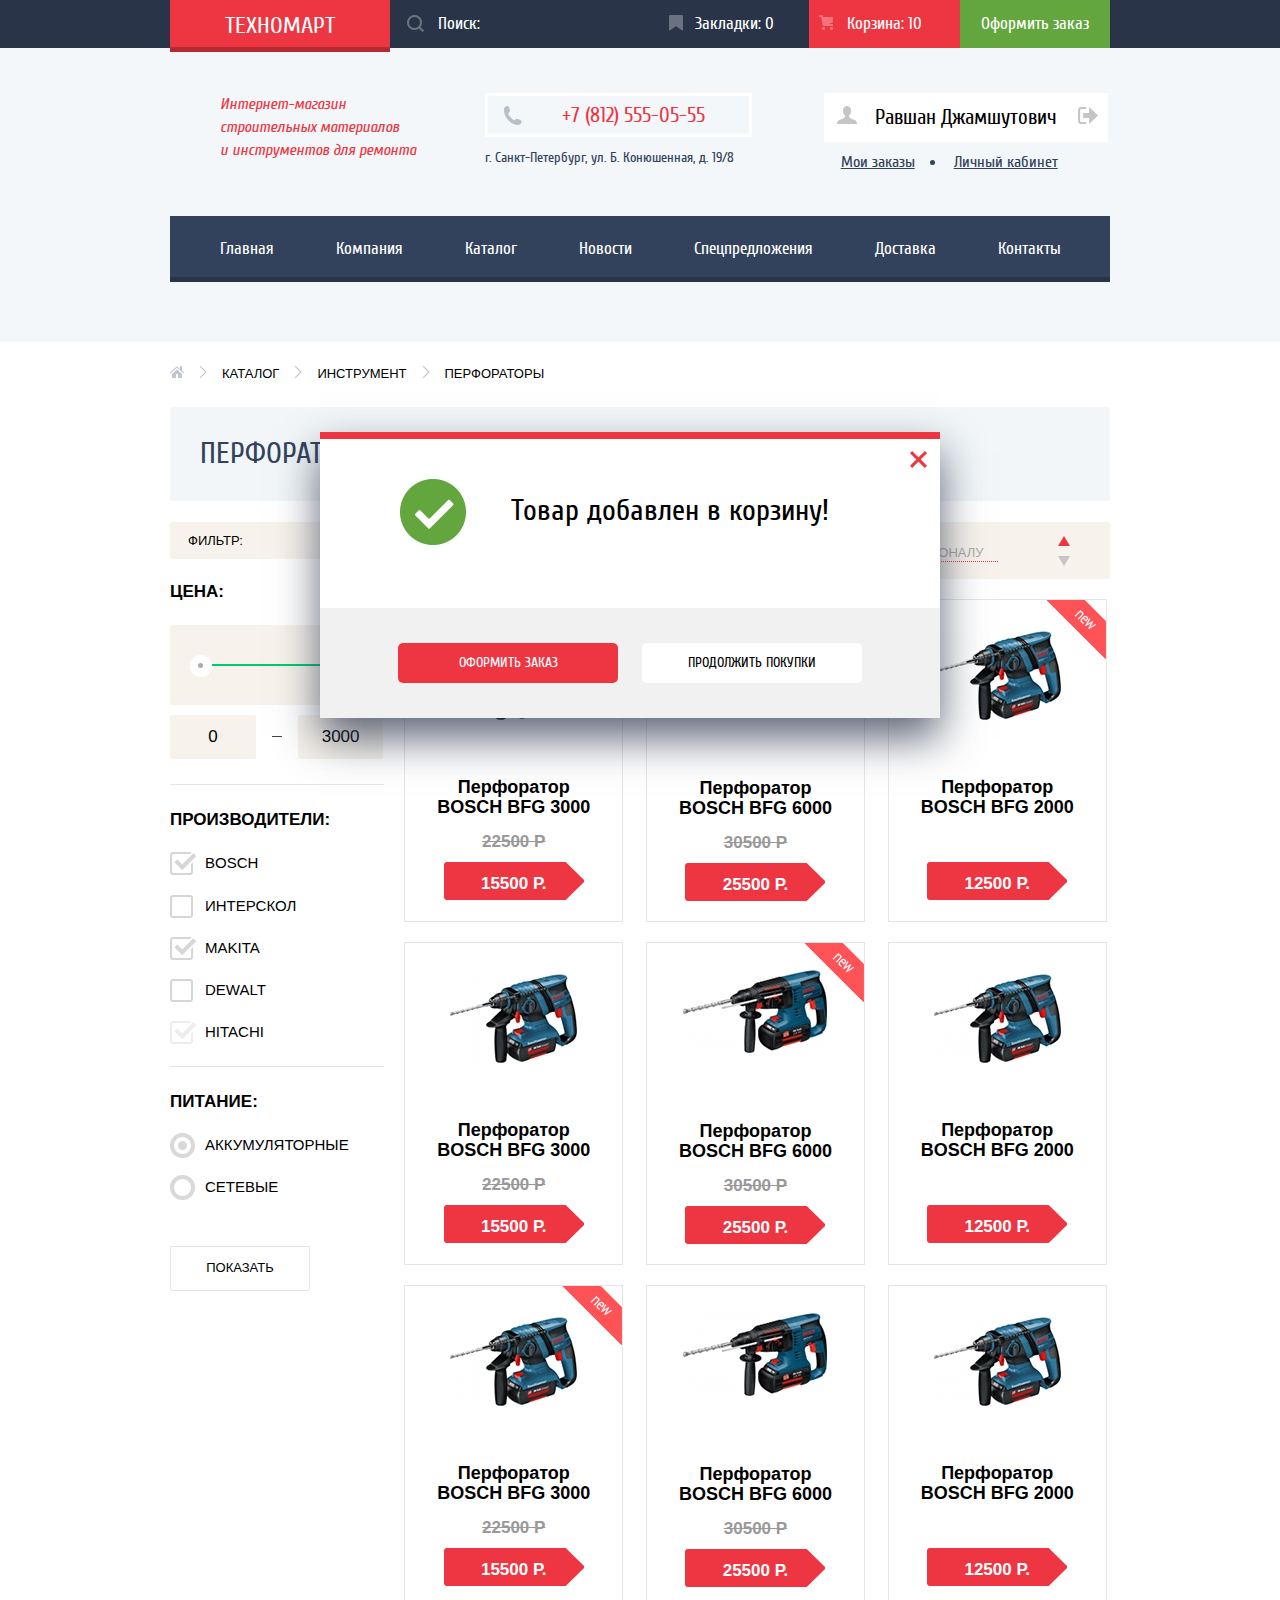
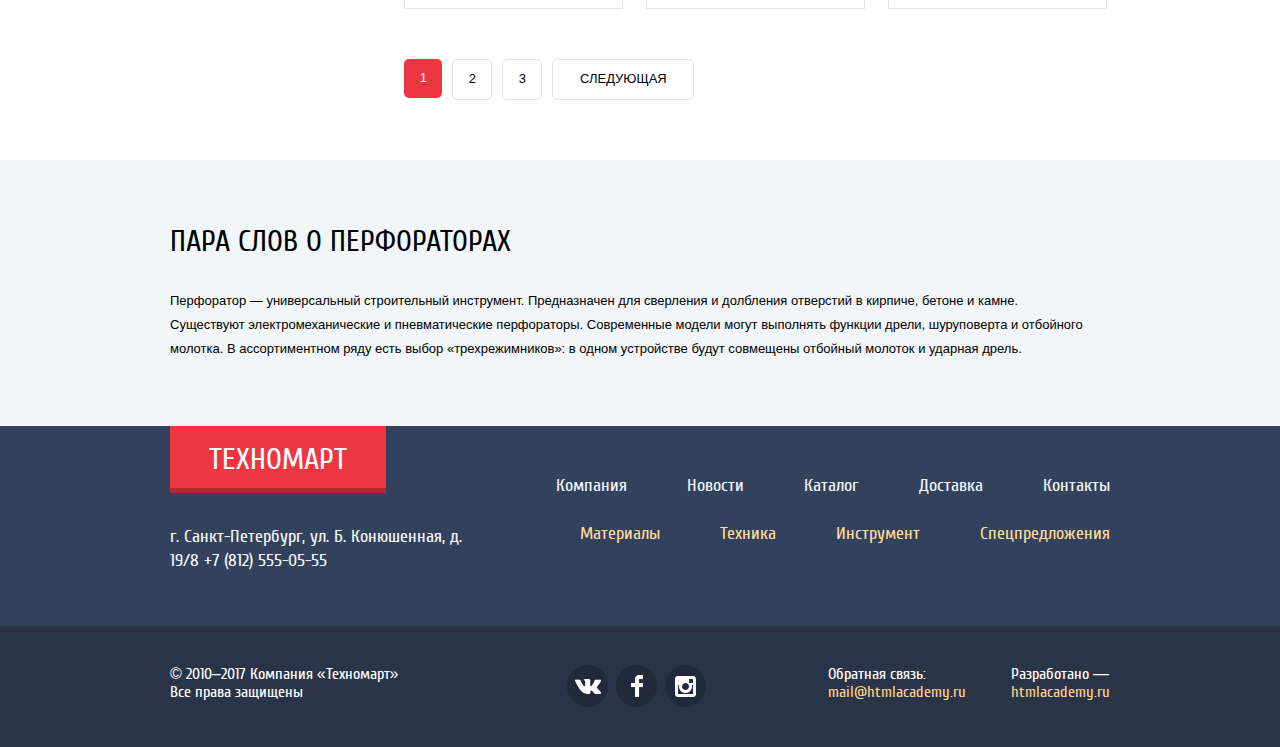
==== commit 8c487ef6: "popup" ====
--- a/catalog.html
+++ b/catalog.html
@@ -64,12 +64,15 @@
 
 		<div class="wrap wrap-popup">
 
-			<div class="pop-up">
+			<div class="pop-up">				
 				<div class="container-popup">
+					<div class="close">
+						<button class="close__btn"></button>
+					</div>
 					<h2 class="pop-up__title">Товар добавлен в корзину!</h2>
 					<div class="holder-btn">
-						<a href="#">ОФОРМИТЬ ЗАКАЗ</a>
-						<button>ПРОДОЛЖИТЬ ПОКУПКИ</button>
+						<a href="#" class="holder-btn__order">ОФОРМИТЬ ЗАКАЗ</a>
+						<button class="holder-btn__purchase">ПРОДОЛЖИТЬ ПОКУПКИ</button>
 					</div>
 				</div>
 			</div>
--- a/css/style.css
+++ b/css/style.css
@@ -1724,8 +1724,7 @@
   left: 160px;
   width: 620px;
   padding-top: 55px;
-  padding-bottom: 35px;
-
+  
   background-color: #ffffff;
   border-top: 7px solid #ee3643;
   box-shadow: 0px 20px 40px 0px rgba(41, 52, 73, 0.75);
@@ -1733,10 +1732,52 @@
   box-sizing: border-box;
 }
 
+.container-popup {
+  position: relative;
+}
+
+.close {
+  position: absolute;
+  top: -45px;
+  right: 20px;
+}
+
+.close__btn {    
+  position: relative;
+  padding: 0;
+  width: 3px;
+  height: 21px;
+
+  transform: rotate(45deg);
+
+  background-color: #ee3643;
+  border: none;  
+  outline: none;  
+
+  cursor: pointer;
+}
+
+.close__btn::before {  
+  position: absolute;
+  top: 0;
+  left: 0;
+  display: block;
+  content: "";
+  width: 3px;
+  height: 21px;
+
+  transform: rotate(-90deg);
+
+  background-color: #ee3643;
+  border: none;
+  outline: none;  
+}
+
 .pop-up__title {
   position: relative;
   margin-top: 0;
-  margin-bottom: 110px; 
+  margin-bottom: 80px;
+  margin-left: 80px; 
 
   font-family: "Cuprum", sans-serif;
   font-size: 30px;
@@ -1748,8 +1789,8 @@
 
 .pop-up__title::before {
   position: absolute;
-  top: -10px;
-  left: 45px;
+  top: -15px;
+  left: 0;
   display: block;
   content: "";
   width: 66px;
@@ -1758,9 +1799,71 @@
   background-image: url("/img/form-enable.png");
 }
 
+.close__btn:hover,
+.close__btn:hover::before {
+  background-color: #ca2c37;
+}
+
+.close__btn:active,
+.close__btn:active::before {
+  background-color: #ba2732;
+}
+
 .holder-btn {
+  padding: 35px 0;
+
   text-align: center;
-}
+
+  background-color: #f1f1f1;
+}
+
+.holder-btn__order {
+  display: inline-block;
+  width: 220px;
+  margin-right: 20px;
+  padding: 12px 0;
+
+  font-size: 14px;
+  color: #ffffff;
+  text-transform: uppercase;
+  text-decoration: none;
+  
+  background-color: #ee3643;
+  border-radius: 5px;
+}
+
+.holder-btn__order:hover {
+  background-color: #ca2c37;
+}
+
+.holder-btn__order:active {
+  background-color: #ba2732;
+}
+
+.holder-btn__purchase {  
+  width: 220px;  
+  padding: 12px 0;
+
+  font-size: 14px;
+  color: #000000;
+  text-transform: uppercase;  
+  
+  background-color: #ffffff;
+  border: none;
+  outline: none;
+  border-radius: 5px;
+
+  cursor: pointer;
+}
+
+.holder-btn__purchase:hover {
+  background-color: #dddbdbd0;
+}
+
+.holder-btn__purchase:active{
+  background-color: #ccc9c9;
+}
+
 
 .puncher {
   display: -webkit-box;
